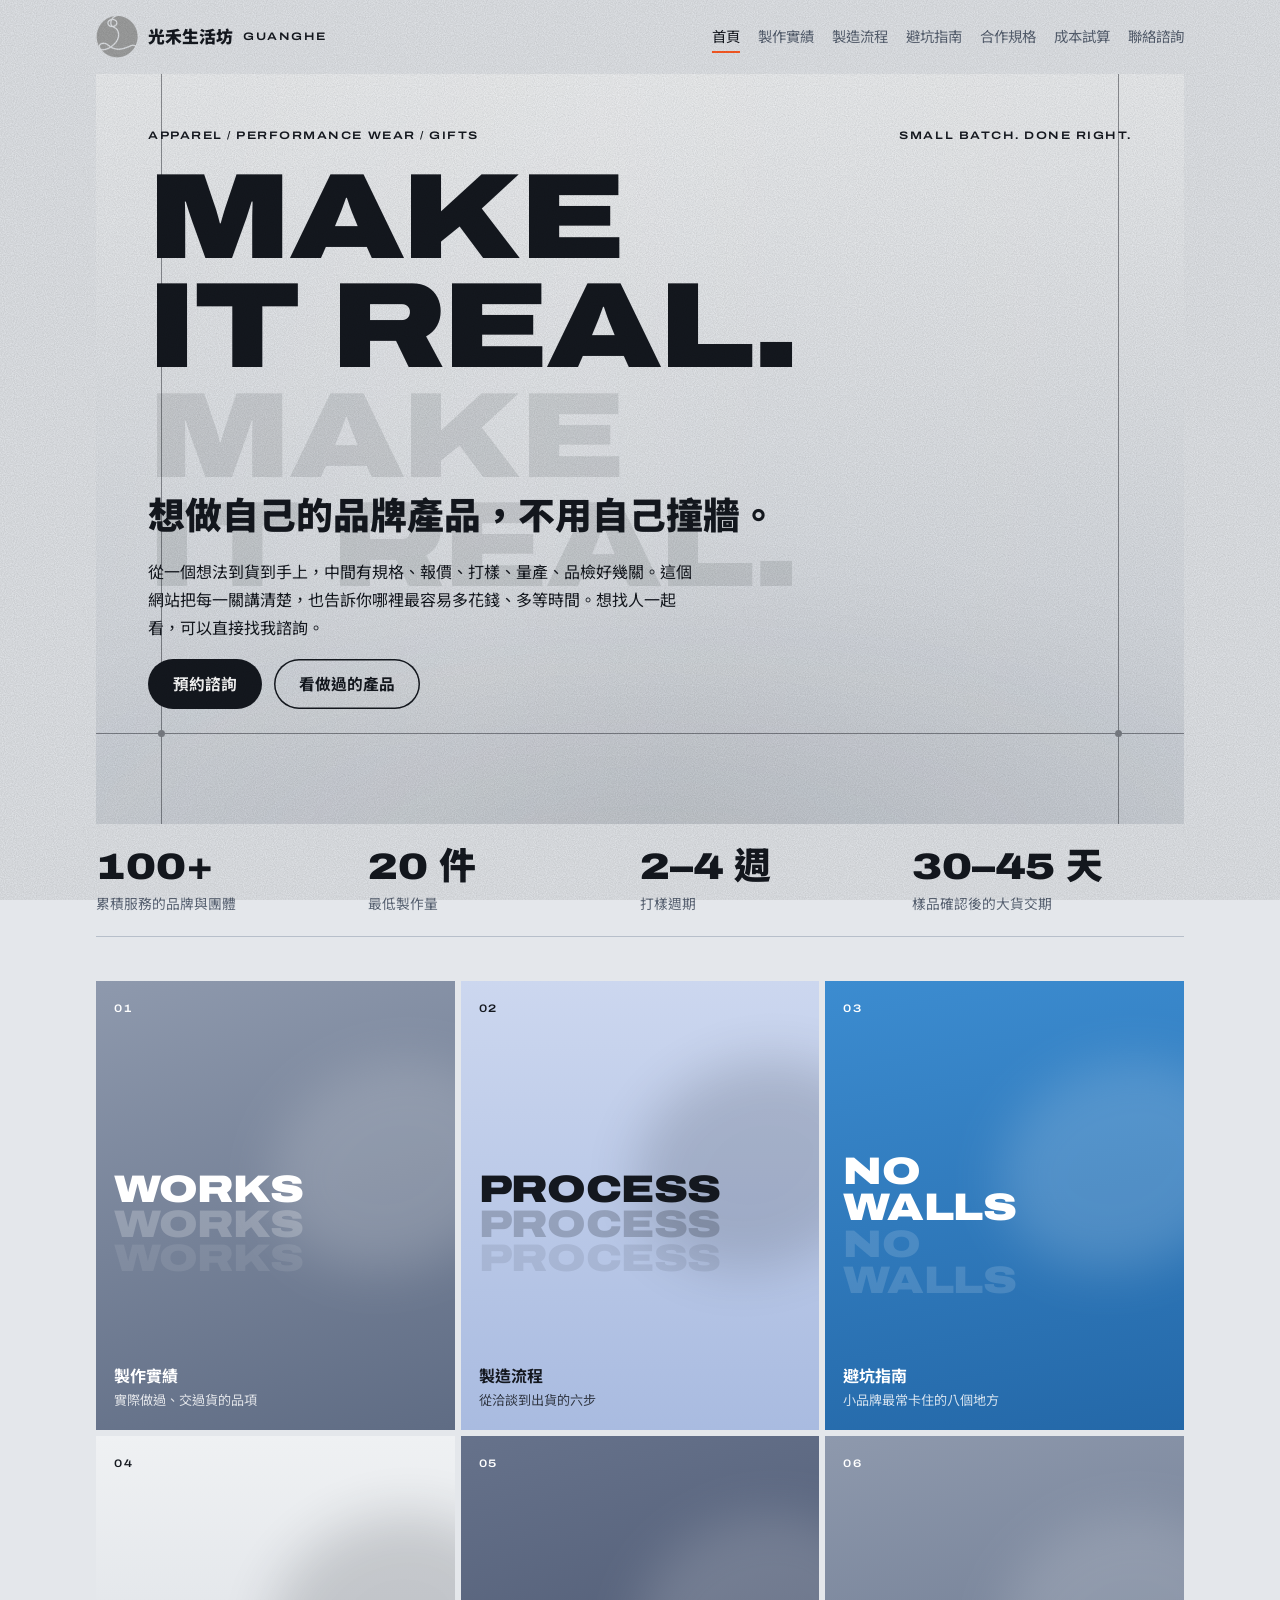
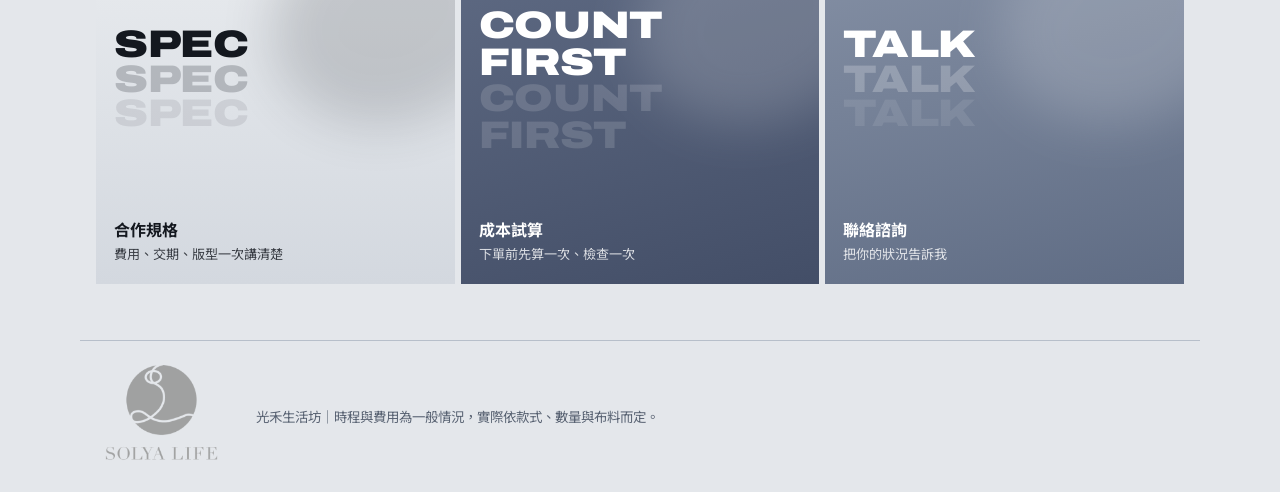
==== index.html @ 7ce95eb0 "Add Guanghe brand manufacturing guide site Co-Authored-By: Claude Fable 5.2 <noreply@anthropic.com>" ====
<!doctype html>
<html lang="zh-Hant">
<head>
<meta charset="utf-8">
<meta name="viewport" content="width=device-width,initial-scale=1,viewport-fit=cover">
<meta name="description" content="光禾生活坊：成衣、機能服飾、禮贈品製作。給小品牌的製造流程、避坑指南與成本試算，最低 20 件起做，歡迎預約諮詢。">
<meta property="og:title" content="小品牌製造指南｜光禾生活坊">
<meta property="og:description" content="光禾生活坊：成衣、機能服飾、禮贈品製作。給小品牌的製造流程、避坑指南與成本試算，最低 20 件起做，歡迎預約諮詢。">
<meta property="og:type" content="website">
<style>body{margin:0}img{max-width:100%}[hidden]{display:none!important}</style>
<title>小品牌製造指南｜光禾生活坊</title>
<link rel="stylesheet" href="https://fonts.googleapis.com/css2?family=Archivo:wdth,wght@125,600;125,900&family=Noto+Sans+TC:wght@400;500;700;900&display=swap">
<style>
/* Layout: a sports-editorial poster series — one poster per page, wide caps with ghost echoes, film grain, hairline registration marks. Single light look by choice. */
:root{
  color-scheme:light;
  --bg:#E4E7EB; --paper:#F3F5F7; --ink:#14181F; --muted:#586272; --line:#B7BFCA;
  --steel:#6B788F; --slate:#46516A; --blue:#2B7BC0; --ice:#BCCBE8; --hot:#FF5B24; --white:#FFFFFF;
  --display:"Archivo","Noto Sans TC","PingFang TC","Microsoft JhengHei",sans-serif;
  --body:"Noto Sans TC","PingFang TC","Microsoft JhengHei",sans-serif;
}
*{box-sizing:border-box}
body{background:var(--bg);color:var(--ink);font-family:var(--body);font-size:16px;line-height:1.75}
body::after{content:"";position:fixed;inset:0;pointer-events:none;z-index:50;opacity:.16;mix-blend-mode:multiply;
  background-image:url("data:image/svg+xml,%3Csvg xmlns='http://www.w3.org/2000/svg' width='220' height='220'%3E%3Cfilter id='n'%3E%3CfeTurbulence type='fractalNoise' baseFrequency='.9' numOctaves='2' stitchTiles='stitch'/%3E%3CfeColorMatrix values='0 0 0 0 0 0 0 0 0 0 0 0 0 0 0 0 0 0 .9 0'/%3E%3C/filter%3E%3Crect width='220' height='220' filter='url(%23n)'/%3E%3C/svg%3E")}
.wrap{max-width:1120px;margin:0 auto;padding-left:max(16px,env(safe-area-inset-left,0px));padding-right:max(16px,env(safe-area-inset-right,0px))}
h1,h2,h3,p{margin:0}
h1,h2,h3{font-family:var(--body);line-height:1.35;text-wrap:balance}
h1{font-size:clamp(1.5rem,4vw,2.3rem);font-weight:900}
h2{font-size:clamp(1.25rem,3vw,1.6rem);font-weight:900}
h3{font-size:1.05rem;font-weight:700}
a{color:inherit}
:focus-visible{outline:2px solid var(--hot);outline-offset:3px}
.caps{font-family:var(--display);font-stretch:125%;font-weight:600;font-size:.68rem;letter-spacing:.14em;text-transform:uppercase}
.mega{font-family:var(--display);font-stretch:125%;font-weight:900;text-transform:uppercase;line-height:.9;letter-spacing:-.02em;font-size:clamp(2.6rem,11.5vw,7.6rem);
  text-shadow:0 .86em 0 color-mix(in srgb,currentColor 20%,transparent),0 1.72em 0 color-mix(in srgb,currentColor 8%,transparent)}
.mega.two,.tile .en.two{text-shadow:0 1.8em 0 color-mix(in srgb,currentColor 11%,transparent)}
.lead{max-width:34em;color:var(--muted)}

header.top .wrap{display:flex;flex-wrap:wrap;gap:10px 28px;align-items:center;justify-content:space-between;padding-block:16px}
.brand{font-weight:900;font-size:1.05rem;text-decoration:none;display:flex;align-items:center;gap:10px}
.logo{width:42px;height:42px;object-fit:contain;display:block}
.lockup{width:132px;height:auto;display:block}
nav{display:flex;flex-wrap:wrap;gap:4px 18px}
nav a{text-decoration:none;font-size:.9rem;color:var(--muted);padding:2px 0;border-bottom:2px solid transparent}
nav a:hover{color:var(--ink)}
nav a[aria-current="page"]{color:var(--ink);border-bottom-color:var(--hot)}

.btn{display:inline-block;background:var(--ink);color:var(--white);font:700 .98rem var(--body);padding:.85em 1.6em;border:0;border-radius:999px;text-decoration:none;cursor:pointer}
.btn:hover{background:var(--hot);color:var(--ink)}
.btn.line{background:transparent;color:inherit;box-shadow:inset 0 0 0 1.5px currentColor}
.btn.line:hover{background:var(--white);color:var(--ink);box-shadow:none}
.cta{display:flex;flex-wrap:wrap;gap:12px;align-items:center}

/* posters */
.poster{position:relative;overflow:hidden;padding:clamp(22px,4.5vw,52px);display:grid;gap:18px;align-content:end;isolation:isolate}
.poster>*{position:relative;z-index:2;min-width:0}
.poster .top-row{display:flex;justify-content:space-between;gap:16px;flex-wrap:wrap}
.p-mist{background:linear-gradient(180deg,#EFF1F3,#D3D8DF);color:var(--ink)}
.p-steel{background:linear-gradient(165deg,#8E99AD,#5F6C84);color:var(--white)}
.p-blue{background:linear-gradient(170deg,#3C8CD0,#2468A8);color:var(--white)}
.p-ice{background:linear-gradient(180deg,#CCD7EF,#A9BBE0);color:var(--ink)}
.p-slate{background:linear-gradient(165deg,#66728B,#434E67);color:var(--white)}
.poster .lead{color:inherit;opacity:.82}
.hero{min-height:min(78vh,640px);padding-bottom:clamp(60px,9vw,120px)}
.sub{padding-bottom:clamp(54px,8vw,110px)}
.sub .mega{font-size:clamp(2.4rem,10vw,6.4rem)}

/* registration lines */
.reg{position:absolute;inset:0;z-index:1;pointer-events:none;color:inherit;opacity:.45}
.reg b{position:absolute;background:currentColor}
.reg b:nth-child(1){left:6%;top:0;bottom:0;width:1px}
.reg b:nth-child(2){right:6%;top:0;bottom:0;width:1px}
.reg b:nth-child(3){left:0;right:0;bottom:12%;height:1px}
.reg s{position:absolute;width:7px;height:7px;border-radius:50%;background:currentColor;bottom:calc(12% - 3px)}
.reg s:nth-of-type(1){left:calc(6% - 3px)}.reg s:nth-of-type(2){right:calc(6% - 3px)}

.stats{display:grid;grid-template-columns:repeat(4,minmax(0,1fr));border-bottom:1px solid var(--line)}
.stat{padding:22px 18px 20px 0;min-width:0}
.stat b{display:block;font-family:var(--display);font-stretch:125%;font-weight:900;font-size:clamp(1.5rem,3.4vw,2.3rem);line-height:1.15;font-variant-numeric:tabular-nums}
.stat span{color:var(--muted);font-size:.86rem}

.tiles{display:grid;grid-template-columns:repeat(3,minmax(0,1fr));gap:6px}
.tile{position:relative;overflow:hidden;aspect-ratio:4/5;max-width:100%;padding:18px;display:grid;align-content:space-between;text-decoration:none;min-width:0}
.tile .en{font-family:var(--display);font-stretch:125%;font-weight:900;font-size:clamp(1.3rem,3.6vw,2.4rem);line-height:.95;text-transform:uppercase;letter-spacing:-.01em;overflow-wrap:anywhere;
  text-shadow:0 .9em 0 color-mix(in srgb,currentColor 22%,transparent),0 1.8em 0 color-mix(in srgb,currentColor 9%,transparent)}
.tile .en.two{text-shadow:0 1.9em 0 color-mix(in srgb,currentColor 14%,transparent)}
.tile .zh{font-weight:700;display:block}
.tile small{display:block;opacity:.8;font-size:.82rem}
.tile::after{content:"";position:absolute;right:-18%;top:18%;width:70%;height:46%;border-radius:50%;background:currentColor;opacity:.16;filter:blur(26px);transform:rotate(-20deg);transition:transform .5s ease}
.tile:hover::after{transform:rotate(-20deg) translateX(-28px)}

.body{display:grid;gap:36px;padding-block:44px 56px}
.grid2{display:grid;grid-template-columns:repeat(2,minmax(0,1fr));gap:6px}
.card{background:var(--paper);padding:24px 22px;display:grid;gap:12px;align-content:start;min-width:0}
.card .caps{color:var(--steel)}
.card p{color:var(--muted);font-size:.94rem}
.chips{display:flex;flex-wrap:wrap;gap:6px;list-style:none;margin:0;padding:0}
.chips li{font-size:.86rem;padding:.2em .85em;border:1px solid var(--line);border-radius:999px;background:var(--white)}
.who li{background:transparent;border-color:var(--ink)}

.steps{list-style:none;margin:0;padding:0;border-top:2px solid var(--ink)}
.steps li{display:grid;grid-template-columns:4.2em minmax(0,1fr) 8.5em;gap:8px 20px;padding:20px 0;border-bottom:1px solid var(--line);align-items:start}
.steps .no{font-family:var(--display);font-stretch:125%;font-weight:900;font-size:1.7rem;line-height:1.1;color:var(--steel)}
.steps p{color:var(--muted);margin-top:4px}
.steps .time{text-align:right;padding-top:.3em;color:var(--ink)}

.wall .caps{color:var(--blue)}
.wall .fix b{color:var(--ink)}

.tablebox{overflow-x:auto;background:var(--paper)}
table{border-collapse:collapse;width:100%;min-width:520px}
th,td{text-align:left;padding:14px 18px;border-bottom:1px solid var(--line);vertical-align:top}
tr:last-child th,tr:last-child td{border-bottom:0}
th{font-weight:700;white-space:nowrap;width:9em}

.fields{display:grid;grid-template-columns:repeat(2,minmax(0,1fr));gap:12px}
.field{display:grid;gap:4px;min-width:0}
.field.full{grid-column:1/-1}
.field label{font-size:.85rem;color:var(--muted)}
input,select,textarea{font:inherit;color:var(--ink);background:var(--white);border:1px solid var(--line);border-radius:0;padding:.55em .7em;width:100%;min-width:0}
textarea{min-height:5.5em;resize:vertical}
.result{border-top:2px solid var(--ink);padding-top:14px;display:grid;gap:6px}
.result .row{display:flex;justify-content:space-between;gap:12px;font-variant-numeric:tabular-nums}
.result .big{font-family:var(--display);font-stretch:125%;font-weight:900;font-size:1.5rem}
.note{font-size:.85rem;color:var(--muted)}
.checks{list-style:none;margin:0;padding:0;display:grid}
.checks label{display:grid;grid-template-columns:1.4em minmax(0,1fr);gap:10px;padding:8px 0;border-bottom:1px solid var(--line);cursor:pointer}
.checks input{width:1.15em;height:1.15em;margin-top:.35em;accent-color:var(--ink);padding:0}

.services{display:grid;grid-template-columns:repeat(3,minmax(0,1fr));gap:6px}
.card ul.plain{margin:0;padding-left:1.2em;color:var(--muted);font-size:.94rem}
.tag{font-size:.72rem;font-weight:700;background:var(--hot);color:var(--ink);padding:.15em .6em;margin-left:.6em;border-radius:999px;vertical-align:middle}
details{border-bottom:1px solid var(--line);padding:14px 0}
details:first-of-type{border-top:2px solid var(--ink)}
summary{font-weight:700;cursor:pointer}
details p{color:var(--muted);margin-top:8px;max-width:42em}
.out{font-family:var(--body);white-space:pre-wrap;background:var(--white);border:1px solid var(--line);padding:14px;margin:0;font-size:.95rem;overflow-wrap:anywhere}
.ways{list-style:none;margin:0;padding:0;display:grid}
.ways li{display:grid;grid-template-columns:5em minmax(0,1fr);gap:12px;padding:10px 0;border-bottom:1px solid var(--line)}
.ways li span:first-child{padding-top:.5em;color:var(--steel)}
.ways li span:last-child{user-select:all;overflow-wrap:anywhere;font-weight:700}
.next{display:flex;justify-content:space-between;align-items:center;gap:16px;flex-wrap:wrap;border-top:2px solid var(--ink);padding-top:18px;text-decoration:none}
.next strong{font-size:1.3rem;font-weight:900}
.next:hover strong{color:var(--blue)}
footer .wrap{display:flex;flex-wrap:wrap;align-items:center;gap:16px 28px;padding-block:24px;font-size:.84rem;color:var(--muted);border-top:1px solid var(--line)}

/* flow: a light band drifting across each poster, and content streaming in on page change */
.poster::before{content:"";position:absolute;z-index:1;inset:-30% -60%;pointer-events:none;
  background:linear-gradient(104deg,transparent 30%,color-mix(in srgb,var(--white) 16%,transparent) 46%,color-mix(in srgb,var(--white) 5%,transparent) 54%,transparent 70%);
  animation:flow 16s ease-in-out infinite alternate}
.poster::after{content:"";position:absolute;z-index:1;left:-20%;right:-20%;bottom:-45%;height:80%;pointer-events:none;border-radius:50%;
  background:radial-gradient(closest-side,color-mix(in srgb,currentColor 10%,transparent),transparent);filter:blur(36px);
  animation:tide 18s ease-in-out infinite alternate}
@keyframes flow{from{transform:translateX(-14%)}to{transform:translateX(14%)}}
@keyframes tide{from{transform:translate(-12%,0) scaleX(1)}to{transform:translate(12%,-10%) scaleX(1.15)}}
@keyframes sweep{from{transform:translateX(-2%);filter:blur(8px);opacity:0}to{transform:none;filter:blur(0);opacity:1}}
@keyframes rise{from{transform:translateY(10px);opacity:0}to{transform:none;filter:blur(0);opacity:1}}
@keyframes wipe{from{opacity:0}to{opacity:1}}
.view.enter .poster{animation:wipe 1s ease-out both}
.view.enter .mega{animation:sweep 1.4s ease-out .1s both}
.view.enter .poster .top-row,.view.enter .poster h1,.view.enter .poster .lead,.view.enter .poster .cta{animation:rise 1.1s ease-out both}
.view.enter .poster .top-row{animation-delay:.15s}.view.enter .poster h1{animation-delay:.35s}.view.enter .poster .lead{animation-delay:.45s}.view.enter .poster .cta{animation-delay:.55s}
.view.enter .stat,.view.enter .tile,.view.enter .card,.view.enter .steps li,.view.enter .tablebox tr,.view.enter .body>h2,.view.enter .body>div:not(.grid2):not(.tiles):not(.services):not(.tablebox),.view.enter details,.view.enter .next{animation:rise 1.1s ease-out both;animation-delay:calc(.5s + var(--i,0)*90ms)}
.card,.tile{transition:transform .6s ease,box-shadow .6s ease}
.card:hover{transform:translateY(-2px);box-shadow:0 14px 30px -18px color-mix(in srgb,var(--ink) 45%,transparent)}
.tile:hover{transform:translateY(-2px)}
@media (prefers-reduced-motion:reduce){.poster::before,.poster::after{animation:none}.view.enter *,.view.enter .poster{animation:none!important}.card,.tile{transition:none}}

@media (max-width:760px){
  .grid2,.services{grid-template-columns:minmax(0,1fr)}
  .tiles{grid-template-columns:repeat(2,minmax(0,1fr))}
  .stats{grid-template-columns:repeat(2,minmax(0,1fr))}
  .steps li{grid-template-columns:3em minmax(0,1fr)}
  .steps .time{grid-column:2;text-align:left;padding-top:0;color:var(--muted)}
  .hero{min-height:0}
}
</style>
</head>
<body>


<header class="top"><div class="wrap">
  <a class="brand" href="#home"><img class="logo" src="[data-uri]" alt="SOLYA LIFE" width="42" height="42">光禾生活坊 <span class="caps">Guanghe</span></a>
  <nav aria-label="網站頁面">
    <a href="#home">首頁</a><a href="#works">製作實績</a><a href="#process">製造流程</a><a href="#guide">避坑指南</a><a href="#spec">合作規格</a><a href="#tools">成本試算</a><a href="#contact">聯絡諮詢</a>
  </nav>
</div></header>

<main class="wrap">

<!-- HOME -->
<section class="view" data-view="home">
  <div class="poster p-mist hero">
    <div class="reg" aria-hidden="true"><b></b><b></b><b></b><s></s><s></s></div>
    <div class="top-row caps"><span>Apparel / Performance wear / Gifts</span><span>Small batch. Done right.</span></div>
    <div class="mega two">Make<br>it real.</div>
    <h1 style="margin-top:clamp(40px,7vw,90px)">想做自己的品牌產品，不用自己撞牆。</h1>
    <p class="lead">從一個想法到貨到手上，中間有規格、報價、打樣、量產、品檢好幾關。這個網站把每一關講清楚，也告訴你哪裡最容易多花錢、多等時間。想找人一起看，可以直接找我諮詢。</p>
    <div class="cta"><a class="btn" href="#contact">預約諮詢</a><a class="btn line" href="#works">看做過的產品</a></div>
  </div>
  <div class="stats">
    <div class="stat"><b>100+</b><span>累積服務的品牌與團體</span></div>
    <div class="stat"><b>20 件</b><span>最低製作量</span></div>
    <div class="stat"><b>2–4 週</b><span>打樣週期</span></div>
    <div class="stat"><b>30–45 天</b><span>樣品確認後的大貨交期</span></div>
  </div>
  <div class="body">
    <div class="tiles">
      <a class="tile p-steel" href="#works"><span class="caps">01</span><span class="en">Works</span><span><span class="zh">製作實績</span><small>實際做過、交過貨的品項</small></span></a>
      <a class="tile p-ice" href="#process"><span class="caps">02</span><span class="en">Process</span><span><span class="zh">製造流程</span><small>從洽談到出貨的六步</small></span></a>
      <a class="tile p-blue" href="#guide"><span class="caps">03</span><span class="en two">No<br>walls</span><span><span class="zh">避坑指南</span><small>小品牌最常卡住的八個地方</small></span></a>
      <a class="tile p-mist" href="#spec"><span class="caps">04</span><span class="en">Spec</span><span><span class="zh">合作規格</span><small>費用、交期、版型一次講清楚</small></span></a>
      <a class="tile p-slate" href="#tools"><span class="caps">05</span><span class="en two">Count<br>first</span><span><span class="zh">成本試算</span><small>下單前先算一次、檢查一次</small></span></a>
      <a class="tile p-steel" href="#contact"><span class="caps">06</span><span class="en">Talk</span><span><span class="zh">聯絡諮詢</span><small>把你的狀況告訴我</small></span></a>
    </div>
  </div>
</section>

<!-- WORKS -->
<section class="view" data-view="works" hidden>
  <div class="poster p-steel sub">
    <div class="top-row caps"><span>01 / Works</span><span>Made and delivered</span></div>
    <div class="mega">Works</div>
    <h1 style="margin-top:clamp(34px,6vw,76px)">這些都是實際做過、交過貨的品項</h1>
  </div>
  <div class="body">
    <div class="grid2">
      <div class="card"><span class="caps">A / Performance</span><h2>機能與運動服飾</h2>
        <ul class="chips"><li>運動背心</li><li>排汗短袖、長袖</li><li>橄欖球衣</li><li>啦啦隊服</li><li>防水透氣外套</li><li>Bra top、Leggings</li></ul>
        <p>彈性布料的包覆度、彈性回復和車縫工序都有取捨，也做過指定 Pantone 色號的布料染色。</p></div>
      <div class="card"><span class="caps">B / Uniform</span><h2>企業與店家制服</h2>
        <ul class="chips"><li>POLO 衫</li><li>制服襯衫</li><li>工裝襯衫</li><li>西裝褲、工作褲</li><li>圍裙</li><li>夾克、禦寒外套</li><li>志工背心</li></ul>
        <p>加口袋、筆袋、多處刺繡這類改動，會先確認位置和費用再開工。</p></div>
      <div class="card"><span class="caps">C / Team</span><h2>團體服與活動服</h2>
        <ul class="chips"><li>短袖 T 恤</li><li>大學 T</li><li>帽子</li><li>頭巾</li><li>昇華披肩布條</li></ul>
        <p>男女版分開、多色混做、追加補單都處理過，小量也能做。</p></div>
      <div class="card"><span class="caps">D / Gift &amp; trim</span><h2>禮贈品與品牌輔料</h2>
        <ul class="chips"><li>帆布提袋</li><li>針織提袋</li><li>書包</li><li>野餐墊</li><li>吊牌</li><li>洗水標</li><li>包裝袋</li></ul>
        <p>品牌要用的吊牌、洗標、包裝可以一起做，不用另外找廠。</p></div>
    </div>
    <div style="display:grid;gap:12px"><h2>印製與加工</h2>
      <ul class="chips"><li>網版印刷</li><li>熱轉印</li><li>膠印</li><li>電腦刺繡</li><li>昇華</li><li>特調色染布</li><li>織標與吊牌</li></ul></div>
    <div style="display:grid;gap:12px"><h2>合作過的客戶類型</h2>
      <ul class="chips who"><li>服飾品牌</li><li>健身房與訓練中心</li><li>籃球、羽球、跑步等運動團隊</li><li>餐飲店與餐飲集團</li><li>營造、工程與設計公司</li><li>科技與生技企業</li><li>學校與幼兒園</li><li>公益團體與活動單位</li></ul></div>
    <a class="next" href="#process"><span class="caps">Next / 02</span><strong>製造流程 →</strong></a>
  </div>
</section>

<!-- PROCESS -->
<section class="view" data-view="process" hidden>
  <div class="poster p-ice sub">
    <div class="top-row caps"><span>02 / Process</span><span>8–12 weeks</span></div>
    <div class="mega two">Step<br>by step</div>
    <h1 style="margin-top:clamp(34px,6vw,76px)">從第一次洽談到出貨，約 8–12 週</h1>
    <p class="lead">實際時間會依款式複雜度、布料供應和修改次數調整。每一步都要有產出，才往下一步走。</p>
  </div>
  <div class="body">
    <ol class="steps">
      <li><span class="no">01</span><div><h3>需求洽談</h3><p>帶參考圖或樣衣來，一起確認款式、數量和預算。</p></div><span class="time">當週</span></li>
      <li><span class="no">02</span><div><h3>打樣報價</h3><p>依布料、車縫結構和加工方式逐款試算，確認打樣費與規格後才動工。</p></div><span class="time">3 個工作天</span></li>
      <li><span class="no">03</span><div><h3>開版打樣</h3><p>打版、裁剪、車縫出第一件樣品。</p></div><span class="time">2–4 週</span></li>
      <li><span class="no">04</span><div><h3>樣品確認</h3><p>試穿、提修改。每款含一次修改，確認後定版，大貨照這件做。</p></div><span class="time">依修改而定</span></li>
      <li><span class="no">05</span><div><h3>下單生產</h3><p>付訂金、備布、排產。規格有任何變更都以文字確認後才做。</p></div><span class="time">30–45 天</span></li>
      <li><span class="no">06</span><div><h3>品檢出貨</h3><p>進布檢驗、首件對樣、產中抽檢，出貨前逐件檢查再包裝。</p></div><span class="time">3–5 天</span></li>
    </ol>
    <a class="next" href="#guide"><span class="caps">Next / 03</span><strong>避坑指南 →</strong></a>
  </div>
</section>

<!-- GUIDE -->
<section class="view" data-view="guide" hidden>
  <div class="poster p-blue sub">
    <div class="top-row caps"><span>03 / Guide</span><span>8 walls to avoid</span></div>
    <div class="mega two">No<br>walls</div>
    <h1 style="margin-top:clamp(34px,6vw,76px)">小品牌最常卡住的八個地方</h1>
  </div>
  <div class="body">
    <div class="grid2">
      <div class="card wall"><span class="caps">最低訂購量</span><h3>以為是算款式，其實是算顏色</h3><p class="fix"><b>染布要一個顏色開一缸。</b>客製布料的門檻卡在顏色，同色可以混尺寸。顏色越少、數量越集中，單價越好談。</p></div>
      <div class="card wall"><span class="caps">報價</span><h3>只比單價，結果總價多一大截</h3><p class="fix"><b>要對方把費用拆開報。</b>版費、打樣費、印繡開版、輔料、運費都要列出來，再換算成每件實際成本。</p></div>
      <div class="card wall"><span class="caps">打樣</span><h3>改了三次，才知道每次都要錢</h3><p class="fix"><b>打樣前先問清楚含幾次修改。</b>修改意見一次整理完，用照片和文字標清楚，不要想到一點改一點。</p></div>
      <div class="card wall"><span class="caps">品質</span><h3>大貨和樣品長得不一樣</h3><p class="fix"><b>留一件確認樣當標準。</b>大貨開做前先看首件，尺寸誤差和瑕疵怎麼處理也要事先講好。</p></div>
      <div class="card wall"><span class="caps">版型</span><h3>想換工廠，才發現版型帶不走</h3><p class="fix"><b>打樣費通常只含生產使用權。</b>代工慣例是版型歸工廠，想要檔案就要談買斷，這件事下單前就該問。</p></div>
      <div class="card wall"><span class="caps">交期</span><h3>說好月底，結果晚了三週</h3><p class="fix"><b>上市日往回推，再多留緩衝。</b>避開旺季和長假前後，預購和活動日期不要壓在工廠給的最後一天。</p></div>
      <div class="card wall"><span class="caps">標示</span><h3>貨做好了才發現少了洗標</h3><p class="fix"><b>服飾要有成分、洗滌方式、產地等標示。</b>洗標、吊牌、包裝要和大貨一起排，最後才補會拖到出貨。</p></div>
      <div class="card wall"><span class="caps">規劃</span><h3>第一批就做了六款八色</h3><p class="fix"><b>款式和顏色越多，每款數量越少、單價越高。</b>先用一到兩款測市場，賣得動再擴充，留錢做行銷。</p></div>
    </div>
    <a class="next" href="#spec"><span class="caps">Next / 04</span><strong>合作規格 →</strong></a>
  </div>
</section>

<!-- SPEC -->
<section class="view" data-view="spec" hidden>
  <div class="poster p-mist sub">
    <div class="top-row caps"><span>04 / Spec</span><span>Clear terms first</span></div>
    <div class="mega">Spec</div>
    <h1 style="margin-top:clamp(34px,6vw,76px)">條件先講清楚，合作才走得久</h1>
  </div>
  <div class="body">
    <div class="tablebox"><table>
      <tr><th>最低製作量</th><td>20 件起做。客製開版、指定染色的款式，每色約 50–80 件，同色可混尺寸。</td></tr>
      <tr><th>打樣費用</th><td>單純打樣每款 NT$1,500–2,500；確定下大貨者不另收。</td></tr>
      <tr><th>打樣週期</th><td>約 2–4 週，每款含 1 次修改。</td></tr>
      <tr><th>報價方式</th><td>依款式個別報價，提供參考圖或樣衣後 3 個工作天內回覆。</td></tr>
      <tr><th>大貨交期</th><td>樣品確認後約 30–45 天。</td></tr>
      <tr><th>付款條件</th><td>下單付 50% 訂金，出貨前結清尾款。</td></tr>
      <tr><th>版型</th><td>客製款版型歸廠方，打樣費含生產使用權；可另外報價買斷。</td></tr>
      <tr><th>保密協議</th><td>歡迎簽署，建議採雙向版本。</td></tr>
    </table></div>
    <p class="note">任何額外費用和規格變更，都會先確認再動工。</p>
    <h2>以諮詢為主，先幫你把方向弄清楚</h2>
    <div class="services">
      <div class="card"><h3>製造諮詢<span class="tag">主要服務</span></h3><p>適合還在想、還沒找廠，或做到一半卡住的人。</p><ul class="plain"><li>釐清款式、布料與首批數量</li><li>估算成本與合理售價</li><li>列出你這個品項要注意的事</li></ul></div>
      <div class="card"><h3>規格整理與報價</h3><p>諮詢後想繼續往下走，可以再談。</p><ul class="plain"><li>整理成工廠看得懂的規格</li><li>逐款試算報價</li><li>打樣階段的修改溝通</li></ul></div>
      <div class="card"><h3>實際製作</h3><p>確定要做，最低 20 件就能開始。</p><ul class="plain"><li>開版打樣到大貨生產</li><li>印刷、刺繡與輔料</li><li>品檢、包裝與出貨</li></ul></div>
    </div>
    <h2>大家最常先問的四件事</h2>
    <div>
      <details><summary>數量很少，也可以做嗎？</summary><p>可以，最低 20 件就能做。如果是客製開版、指定染色的款式，門檻會以顏色計算，每色約 50–80 件。諮詢時會一起看怎麼調整最划算。</p></details>
      <details><summary>我只有想法，沒有設計稿，可以開始嗎？</summary><p>可以。帶 1–2 款參考圖或樣衣來就好，第一步就是把想法整理成規格。</p></details>
      <details><summary>從開始到拿到貨，大概要多久？</summary><p>從洽談到出貨約 8–12 週，打樣來回的次數影響最大。有固定上市日的話，越早開始越安全。</p></details>
      <details><summary>要準備多少預算？</summary><p>要看款式和數量。除了貨款，還要算進打樣、印繡開版、吊牌包材和運費。成本試算頁可以先抓範圍，諮詢時再一起細算。</p></details>
    </div>
    <a class="next" href="#tools"><span class="caps">Next / 05</span><strong>成本試算 →</strong></a>
  </div>
</section>

<!-- TOOLS -->
<section class="view" data-view="tools" hidden>
  <div class="poster p-slate sub">
    <div class="top-row caps"><span>05 / Tools</span><span>Know your numbers</span></div>
    <div class="mega two">Count<br>first</div>
    <h1 style="margin-top:clamp(34px,6vw,76px)">下單之前，先算一次、檢查一次</h1>
  </div>
  <div class="body">
    <div class="grid2">
      <div class="card" style="gap:16px">
        <h2>每件實際成本試算</h2>
        <p class="note">欄位裡是範例數字，請換成你拿到的報價。</p>
        <div class="fields">
          <div class="field"><label for="c-unit">報價單價（元）</label><input id="c-unit" type="number" min="0" value="280" inputmode="decimal"></div>
          <div class="field"><label for="c-qty">首批數量（件）</label><input id="c-qty" type="number" min="1" value="100" inputmode="numeric"></div>
          <div class="field"><label for="c-tool">印繡開版費（元）</label><input id="c-tool" type="number" min="0" value="2000" inputmode="decimal"></div>
          <div class="field"><label for="c-sample">打樣費合計（元）</label><input id="c-sample" type="number" min="0" value="2000" inputmode="decimal"></div>
          <div class="field"><label for="c-pack">每件吊牌與包材（元）</label><input id="c-pack" type="number" min="0" value="15" inputmode="decimal"></div>
          <div class="field"><label for="c-ship">運費與雜支（元）</label><input id="c-ship" type="number" min="0" value="800" inputmode="decimal"></div>
          <div class="field full"><label for="c-mult">售價倍率（售價 ÷ 成本）</label><input id="c-mult" type="number" min="1" step="0.1" value="3" inputmode="decimal"></div>
        </div>
        <div class="result" aria-live="polite">
          <div class="row"><span>首批總投入</span><span id="r-total"></span></div>
          <div class="row"><span>每件實際成本</span><span class="big" id="r-per"></span></div>
          <div class="row"><span>比報價單價高出</span><span id="r-gap"></span></div>
          <div class="row"><span>對應的建議售價</span><span id="r-price"></span></div>
        </div>
        <p class="note">倍率沒有標準答案，要看通路抽成和行銷費用。這是用來抓方向的估算。</p>
      </div>
      <div class="card" style="gap:16px">
        <h2>下單前自我檢查</h2>
        <ul class="checks" id="checks">
          <li><label><input type="checkbox" id="k1"><span>我能用一句話說出產品賣給誰、解決什麼問題</span></label></li>
          <li><label><input type="checkbox" id="k2"><span>我有參考圖或樣衣可以給工廠看</span></label></li>
          <li><label><input type="checkbox" id="k3"><span>我知道目標售價和可接受的成本上限</span></label></li>
          <li><label><input type="checkbox" id="k4"><span>首批數量就算賣得慢，資金也撐得住</span></label></li>
          <li><label><input type="checkbox" id="k5"><span>我預留了打樣修改的時間和費用</span></label></li>
          <li><label><input type="checkbox" id="k6"><span>我決定好顏色數量，知道每色要做幾件</span></label></li>
          <li><label><input type="checkbox" id="k7"><span>洗標、吊牌和包裝已經有安排</span></label></li>
          <li><label><input type="checkbox" id="k8"><span>我問過版型歸誰、修改怎麼算</span></label></li>
        </ul>
        <div class="result" aria-live="polite">
          <div class="row"><span>準備度</span><span class="big" id="k-score"></span></div>
          <p id="k-msg" class="note"></p>
        </div>
      </div>
    </div>
    <a class="next" href="#contact"><span class="caps">Next / 06</span><strong>聯絡諮詢 →</strong></a>
  </div>
</section>

<!-- CONTACT -->
<section class="view" data-view="contact" hidden>
  <div class="poster p-steel sub">
    <div class="top-row caps"><span>06 / Contact</span><span>Start here</span></div>
    <div class="mega two">Let's<br>talk</div>
    <h1 style="margin-top:clamp(34px,6vw,76px)">把你的狀況告訴我，我們從這裡開始</h1>
    <p class="lead">光禾生活坊專做成衣、機能服飾與禮贈品製作，把「小量也能做得精緻」當成核心，讓品牌用負擔得起的庫存風險測試市場。</p>
  </div>
  <div class="body">
    <div class="grid2">
      <div class="card" style="gap:16px">
        <h2>填一下，產生諮詢訊息</h2>
        <div class="fields">
          <div class="field"><label for="m-name">怎麼稱呼你</label><input id="m-name" type="text" autocomplete="off"></div>
          <div class="field"><label for="m-type">想做的產品</label><input id="m-type" type="text" placeholder="例如：機能上衣、團體服"></div>
          <div class="field"><label for="m-stage">目前階段</label>
            <select id="m-stage"><option>只有想法</option><option>有參考圖或樣衣</option><option>已經在詢價</option><option>已經打樣</option><option>量產中遇到問題</option></select></div>
          <div class="field"><label for="m-qty">預計首批數量</label><input id="m-qty" type="text" placeholder="例如：100 件、2 色"></div>
          <div class="field full"><label for="m-budget">預算範圍</label><input id="m-budget" type="text" placeholder="例如：5–8 萬"></div>
          <div class="field full"><label for="m-ask">最想問的事</label><textarea id="m-ask"></textarea></div>
        </div>
      </div>
      <div class="card" style="gap:16px">
        <h2>複製後傳給我</h2>
        <pre class="out" id="m-out"></pre>
        <div class="cta"><button class="btn" id="m-copy" type="button">複製訊息</button><span class="note" id="m-status" aria-live="polite"></span></div>
        <ul class="ways">
          <li><span class="caps">Line</span><span>a4895349</span></li>
          <li><span class="caps">Email</span><span>guanghe2026@gmail.com</span></li>
          <li><span class="caps">IG</span><span><a href="https://www.instagram.com/leo_yu881110/" target="_blank" rel="noopener">@leo_yu881110</a></span></li>
        </ul>
      </div>
    </div>
    <a class="next" href="#home"><span class="caps">Back</span><strong>回到首頁 →</strong></a>
  </div>
</section>

</main>

<footer><div class="wrap"><img class="lockup" src="[data-uri]" alt="SOLYA LIFE" width="132" height="103"><span>光禾生活坊｜時程與費用為一般情況，實際依款式、數量與布料而定。</span></div></footer>

<script>
(function(){
  var $=function(id){return document.getElementById(id)};
  var views=[].slice.call(document.querySelectorAll('.view'));
  var names=views.map(function(v){return v.getAttribute('data-view')});
  var links=[].slice.call(document.querySelectorAll('nav a'));
  function route(first){
    var h=location.hash.slice(1); if(names.indexOf(h)<0)h='home';
    views.forEach(function(v){v.hidden=v.getAttribute('data-view')!==h});
    views.forEach(function(v){
      v.classList.remove('enter');
      if(!v.hidden){
        [].slice.call(v.querySelectorAll('.stat,.tile,.card,.steps li,.tablebox tr,.body>h2,.body>div,details,.next')).forEach(function(el,i){el.style.setProperty('--i',Math.min(i,14))});
        void v.offsetWidth; v.classList.add('enter');
      }
    });
    links.forEach(function(a){if(a.getAttribute('href')==='#'+h)a.setAttribute('aria-current','page');else a.removeAttribute('aria-current')});
    if(!first)window.scrollTo(0,0);
  }
  window.addEventListener('hashchange',function(){route(false)});
  route(true);

  var fmt=function(n){return 'NT$ '+Math.round(n).toLocaleString('zh-TW')};
  var num=function(id){var v=parseFloat($(id).value);return isFinite(v)&&v>0?v:0};
  function calc(){
    var unit=num('c-unit'),qty=Math.max(1,num('c-qty')),tool=num('c-tool'),sample=num('c-sample'),pack=num('c-pack'),ship=num('c-ship'),mult=Math.max(1,num('c-mult'));
    var total=unit*qty+tool+sample+pack*qty+ship, per=total/qty;
    $('r-total').textContent=fmt(total);
    $('r-per').textContent=fmt(per);
    $('r-gap').textContent=unit>0?Math.round((per/unit-1)*100)+'%':'—';
    $('r-price').textContent=fmt(per*mult);
  }
  ['c-unit','c-qty','c-tool','c-sample','c-pack','c-ship','c-mult'].forEach(function(id){$(id).addEventListener('input',calc)});
  calc();
  var boxes=[].slice.call(document.querySelectorAll('#checks input'));
  function score(){
    var n=boxes.filter(function(b){return b.checked}).length;
    $('k-score').textContent=n+' / '+boxes.length;
    $('k-msg').textContent=n===boxes.length?'準備得很完整，可以進入報價或下單。':n>=5?'大方向有了，沒勾的那幾項建議下單前補齊。':'現在下單風險偏高，沒勾的項目正是最容易撞牆的地方，可以先來聊。';
    try{localStorage.setItem('checks2',JSON.stringify(boxes.map(function(b){return b.checked})))}catch(e){}
  }
  try{var s=JSON.parse(localStorage.getItem('checks2')||'[]');boxes.forEach(function(b,i){b.checked=!!s[i]})}catch(e){}
  boxes.forEach(function(b){b.addEventListener('change',score)});
  score();
  var mf=['m-name','m-type','m-stage','m-qty','m-budget','m-ask'];
  function msg(){
    var v=function(id){return $(id).value.trim()||'（未填）'};
    $('m-out').textContent='你好，我想諮詢品牌產品製造。\n稱呼：'+v('m-name')+'\n想做的產品：'+v('m-type')+'\n目前階段：'+v('m-stage')+'\n預計首批數量：'+v('m-qty')+'\n預算範圍：'+v('m-budget')+'\n最想問的事：'+v('m-ask');
    $('m-status').textContent='';
  }
  mf.forEach(function(id){$(id).addEventListener('input',msg)});
  msg();
  $('m-copy').addEventListener('click',function(){
    var text=$('m-out').textContent;
    var fallback=function(){var r=document.createRange();r.selectNodeContents($('m-out'));var sel=getSelection();sel.removeAllRanges();sel.addRange(r);$('m-status').textContent='已選取文字，請按複製。'};
    if(navigator.clipboard&&navigator.clipboard.writeText){navigator.clipboard.writeText(text).then(function(){$('m-status').textContent='已複製，貼到 LINE 或 Email 傳給我。'},fallback)}else{fallback()}
  });
})();
</script>

</body>
</html>
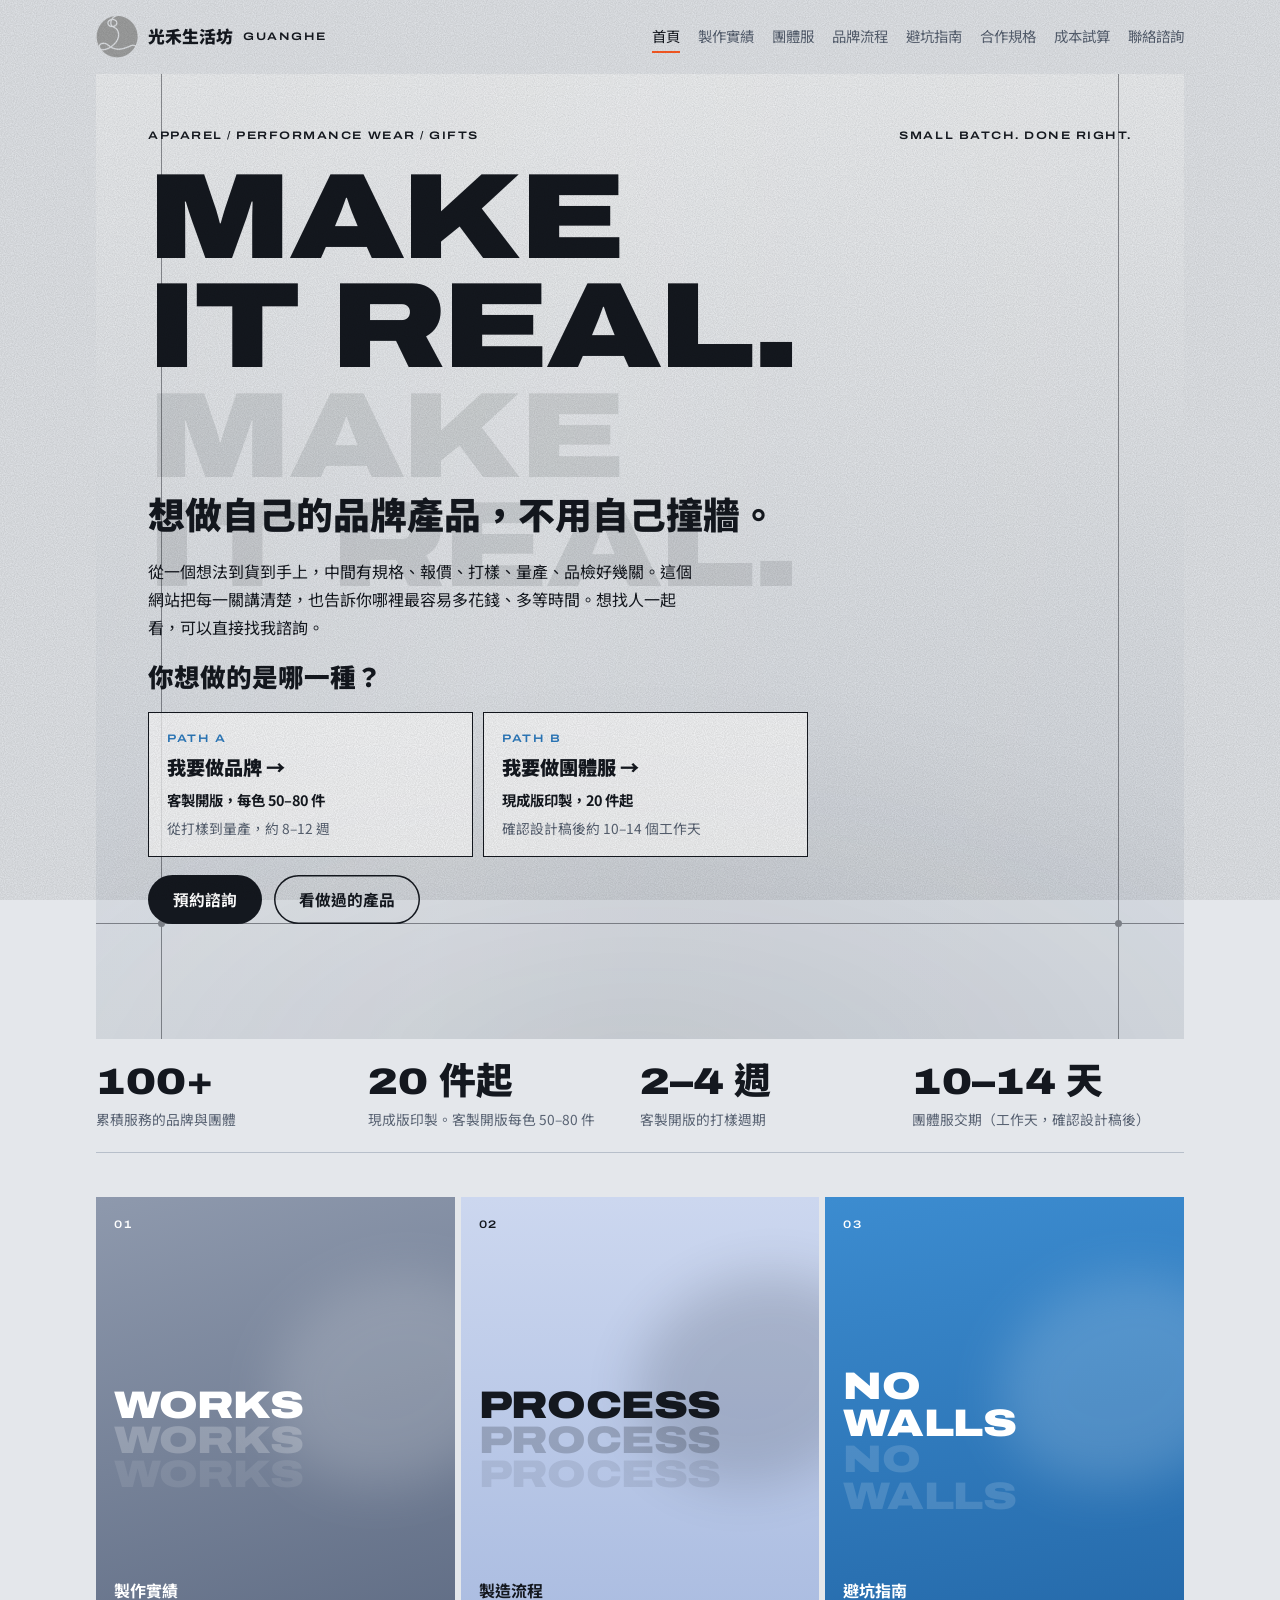
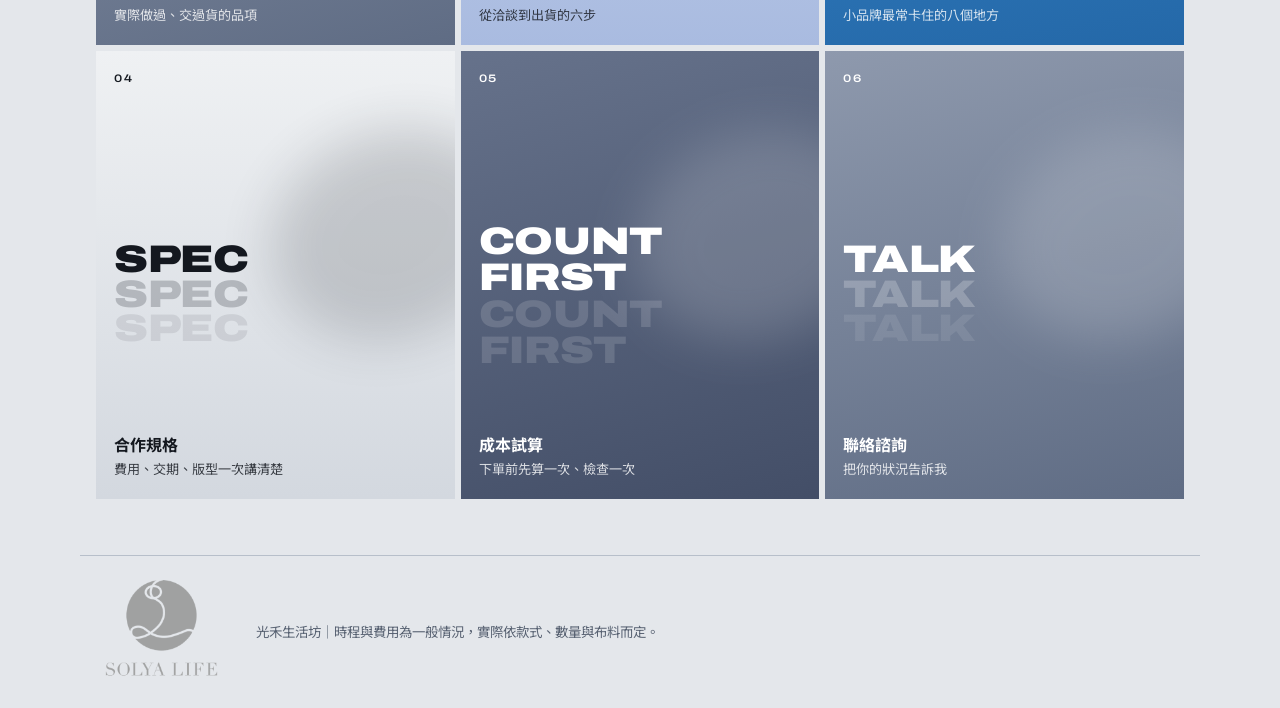
==== commit 550514f7: "Split brand and team-wear paths, clarify minimum quantities Co-Authored-By: Claude Fable 5.2 <norepl" ====
--- a/index.html
+++ b/index.html
@@ -3,9 +3,9 @@
 <head>
 <meta charset="utf-8">
 <meta name="viewport" content="width=device-width,initial-scale=1,viewport-fit=cover">
-<meta name="description" content="光禾生活坊：成衣、機能服飾、禮贈品製作。給小品牌的製造流程、避坑指南與成本試算，最低 20 件起做，歡迎預約諮詢。">
+<meta name="description" content="光禾生活坊：成衣、機能服飾、禮贈品製作。團體服現成版印製 20 件起，品牌客製開版每色 50–80 件，歡迎預約諮詢。">
 <meta property="og:title" content="小品牌製造指南｜光禾生活坊">
-<meta property="og:description" content="光禾生活坊：成衣、機能服飾、禮贈品製作。給小品牌的製造流程、避坑指南與成本試算，最低 20 件起做，歡迎預約諮詢。">
+<meta property="og:description" content="光禾生活坊：成衣、機能服飾、禮贈品製作。團體服現成版印製 20 件起，品牌客製開版每色 50–80 件，歡迎預約諮詢。">
 <meta property="og:type" content="website">
 <style>body{margin:0}img{max-width:100%}[hidden]{display:none!important}</style>
 <title>小品牌製造指南｜光禾生活坊</title>
@@ -145,6 +145,12 @@
 .next:hover strong{color:var(--blue)}
 footer .wrap{display:flex;flex-wrap:wrap;align-items:center;gap:16px 28px;padding-block:24px;font-size:.84rem;color:var(--muted);border-top:1px solid var(--line)}
 
+/* sample gallery */
+.chips li.has-btn{padding:0;border:0;background:none}
+.chip-btn{font:inherit;font-size:.86rem;color:var(--ink);background:var(--white);border:1px solid var(--line);border-radius:999px;padding:.2em .5em .2em .85em;cursor:pointer;display:inline-flex;align-items:center;gap:.6em;transition:border-color .3s ease,background .3s ease}
+.chip-btn:hover{border-color:var(--ink)}
+.chip-btn .see{font-size:.74rem;color:var(--blue);border-left:1px solid var(--line);padding-left:.6em;white-space:nowrap}
+
 /* flow: a light band drifting across each poster, and content streaming in on page change */
 .poster::before{content:"";position:absolute;z-index:1;inset:-30% -60%;pointer-events:none;
   background:linear-gradient(104deg,transparent 30%,color-mix(in srgb,var(--white) 16%,transparent) 46%,color-mix(in srgb,var(--white) 5%,transparent) 54%,transparent 70%);
@@ -167,7 +173,19 @@
 .tile:hover{transform:translateY(-2px)}
 @media (prefers-reduced-motion:reduce){.poster::before,.poster::after{animation:none}.view.enter *,.view.enter .poster{animation:none!important}.card,.tile{transition:none}}
 
+
+.paths{display:grid;grid-template-columns:repeat(2,minmax(0,1fr));gap:10px;max-width:660px}
+.path{display:grid;gap:3px;padding:16px 18px;background:color-mix(in srgb,var(--white) 74%,transparent);border:1.5px solid var(--ink);color:var(--ink);text-decoration:none;min-width:0;transition:background .4s ease,color .4s ease,transform .4s ease}
+.path strong{font-size:1.2rem;font-weight:900}
+.path em{font-style:normal;font-weight:700;font-size:.9rem}
+.path span:last-child{font-size:.86rem;color:var(--muted)}
+.path .caps{color:var(--blue)}
+.path:hover{background:var(--ink);color:var(--white);transform:translateY(-2px)}
+.path:hover span:last-child,.path:hover .caps{color:inherit}
+.stats.three{grid-template-columns:repeat(3,minmax(0,1fr))}
+.lead a,.note a{color:inherit;font-weight:700}
 @media (max-width:760px){
+  .paths,.stats.three{grid-template-columns:minmax(0,1fr)}
   .grid2,.services{grid-template-columns:minmax(0,1fr)}
   .tiles{grid-template-columns:repeat(2,minmax(0,1fr))}
   .stats{grid-template-columns:repeat(2,minmax(0,1fr))}
@@ -183,7 +201,7 @@
 <header class="top"><div class="wrap">
   <a class="brand" href="#home"><img class="logo" src="[data-uri]" alt="SOLYA LIFE" width="42" height="42">光禾生活坊 <span class="caps">Guanghe</span></a>
   <nav aria-label="網站頁面">
-    <a href="#home">首頁</a><a href="#works">製作實績</a><a href="#process">製造流程</a><a href="#guide">避坑指南</a><a href="#spec">合作規格</a><a href="#tools">成本試算</a><a href="#contact">聯絡諮詢</a>
+    <a href="#home">首頁</a><a href="#works">製作實績</a><a href="#team">團體服</a><a href="#process">品牌流程</a><a href="#guide">避坑指南</a><a href="#spec">合作規格</a><a href="#tools">成本試算</a><a href="#contact">聯絡諮詢</a>
   </nav>
 </div></header>
 
@@ -197,13 +215,18 @@
     <div class="mega two">Make<br>it real.</div>
     <h1 style="margin-top:clamp(40px,7vw,90px)">想做自己的品牌產品，不用自己撞牆。</h1>
     <p class="lead">從一個想法到貨到手上，中間有規格、報價、打樣、量產、品檢好幾關。這個網站把每一關講清楚，也告訴你哪裡最容易多花錢、多等時間。想找人一起看，可以直接找我諮詢。</p>
+    <h2>你想做的是哪一種？</h2>
+    <div class="paths">
+      <a class="path" href="#process"><span class="caps">Path A</span><strong>我要做品牌 →</strong><em>客製開版，每色 50–80 件</em><span>從打樣到量產，約 8–12 週</span></a>
+      <a class="path" href="#team"><span class="caps">Path B</span><strong>我要做團體服 →</strong><em>現成版印製，20 件起</em><span>確認設計稿後約 10–14 個工作天</span></a>
+    </div>
     <div class="cta"><a class="btn" href="#contact">預約諮詢</a><a class="btn line" href="#works">看做過的產品</a></div>
   </div>
   <div class="stats">
     <div class="stat"><b>100+</b><span>累積服務的品牌與團體</span></div>
-    <div class="stat"><b>20 件</b><span>最低製作量</span></div>
-    <div class="stat"><b>2–4 週</b><span>打樣週期</span></div>
-    <div class="stat"><b>30–45 天</b><span>樣品確認後的大貨交期</span></div>
+    <div class="stat"><b>20 件起</b><span>現成版印製。客製開版每色 50–80 件</span></div>
+    <div class="stat"><b>2–4 週</b><span>客製開版的打樣週期</span></div>
+    <div class="stat"><b>10–14 天</b><span>團體服交期（工作天，確認設計稿後）</span></div>
   </div>
   <div class="body">
     <div class="tiles">
@@ -223,6 +246,7 @@
     <div class="top-row caps"><span>01 / Works</span><span>Made and delivered</span></div>
     <div class="mega">Works</div>
     <h1 style="margin-top:clamp(34px,6vw,76px)">這些都是實際做過、交過貨的品項</h1>
+    <p class="lead">樣品照片不公開展示。點任一品項的「聯繫看樣品」，我會把照片傳給你。</p>
   </div>
   <div class="body">
     <div class="grid2">
@@ -247,13 +271,46 @@
   </div>
 </section>
 
+<!-- TEAM -->
+<section class="view" data-view="team" hidden>
+  <div class="poster p-ice sub">
+    <div class="top-row caps"><span>Team wear</span><span>20 pcs / 10–14 working days</span></div>
+    <div class="mega two">Team<br>wear</div>
+    <h1 style="margin-top:clamp(34px,6vw,76px)">做團體服：20 件起，約 10–14 個工作天</h1>
+    <p class="lead">社團、公司、店家、活動要穿的衣服，從現成的衣服款式裡挑，再印上你的圖案。不用開版、不用打樣，流程短很多。</p>
+    <div class="cta"><button class="btn" id="team-ask" type="button">問團體服報價</button></div>
+  </div>
+  <div class="stats three">
+    <div class="stat"><b>20 件起</b><span>最低數量</span></div>
+    <div class="stat"><b>10–14 天</b><span>工作天，確認設計稿後交貨</span></div>
+    <div class="stat"><b>不用打樣</b><span>直接挑現成款式印製</span></div>
+  </div>
+  <div class="body">
+    <ol class="steps">
+      <li><span class="no">01</span><div><h3>告訴我三件事</h3><p>要做幾件、想要哪種衣服、圖案長什麼樣。有希望拿到的日期也一起說。</p></div><span class="time">你準備</span></li>
+      <li><span class="no">02</span><div><h3>收到報價</h3><p>依數量、衣服款式和印製方式報價，費用會一項一項列清楚。</p></div><span class="time">我回覆</span></li>
+      <li><span class="no">03</span><div><h3>確認款式與設計稿</h3><p>選好衣服顏色和各尺寸數量，確認圖案的位置和大小。這一步確認後才開始算交期。</p></div><span class="time">一起確認</span></li>
+      <li><span class="no">04</span><div><h3>印製與出貨</h3><p>印製、檢查、包裝後寄到你指定的地址。</p></div><span class="time">10–14 個工作天</span></li>
+    </ol>
+    <div class="grid2">
+      <div class="card"><span class="caps">Styles</span><h2>可以做的款式</h2>
+        <ul class="chips"><li>短袖 T 恤</li><li>POLO 衫</li><li>大學 T</li><li>排汗衫</li><li>背心</li><li>外套</li><li>帽子</li><li>圍裙</li></ul></div>
+      <div class="card"><span class="caps">Print</span><h2>印製方式</h2>
+        <ul class="chips"><li>網版印刷</li><li>熱轉印</li><li>膠印</li><li>電腦刺繡</li></ul>
+        <p>不知道哪種適合，把圖案給我看，我會建議。</p></div>
+    </div>
+    <p class="note">趕時間請先說希望到貨的日期，我會告訴你來不來得及。想要特殊版型、指定布料或染色，就屬於客製開版，請看<a href="#process">品牌流程</a>。</p>
+    <a class="next" href="#contact"><span class="caps">Next</span><strong>聯絡諮詢 →</strong></a>
+  </div>
+</section>
+
 <!-- PROCESS -->
 <section class="view" data-view="process" hidden>
   <div class="poster p-ice sub">
     <div class="top-row caps"><span>02 / Process</span><span>8–12 weeks</span></div>
     <div class="mega two">Step<br>by step</div>
-    <h1 style="margin-top:clamp(34px,6vw,76px)">從第一次洽談到出貨，約 8–12 週</h1>
-    <p class="lead">實際時間會依款式複雜度、布料供應和修改次數調整。每一步都要有產出，才往下一步走。</p>
+    <h1 style="margin-top:clamp(34px,6vw,76px)">做品牌：從第一次洽談到出貨，約 8–12 週</h1>
+    <p class="lead">這是做品牌、客製開版的流程。只是要做社團、公司或活動的團體服，不用走這麼長，請看<a href="#team">團體服流程</a>。</p>
   </div>
   <div class="body">
     <ol class="steps">
@@ -299,11 +356,11 @@
   </div>
   <div class="body">
     <div class="tablebox"><table>
-      <tr><th>最低製作量</th><td>20 件起做。客製開版、指定染色的款式，每色約 50–80 件，同色可混尺寸。</td></tr>
+      <tr><th>最低製作量</th><td>現成版印製 20 件起；客製開版、指定染色每色 50–80 件，同色可混尺寸。</td></tr>
       <tr><th>打樣費用</th><td>單純打樣每款 NT$1,500–2,500；確定下大貨者不另收。</td></tr>
       <tr><th>打樣週期</th><td>約 2–4 週，每款含 1 次修改。</td></tr>
       <tr><th>報價方式</th><td>依款式個別報價，提供參考圖或樣衣後 3 個工作天內回覆。</td></tr>
-      <tr><th>大貨交期</th><td>樣品確認後約 30–45 天。</td></tr>
+      <tr><th>交期</th><td>現成版印製：確認設計稿後約 10–14 個工作天。客製開版：樣品確認後約 30–45 天。</td></tr>
       <tr><th>付款條件</th><td>下單付 50% 訂金，出貨前結清尾款。</td></tr>
       <tr><th>版型</th><td>客製款版型歸廠方，打樣費含生產使用權；可另外報價買斷。</td></tr>
       <tr><th>保密協議</th><td>歡迎簽署，建議採雙向版本。</td></tr>
@@ -313,13 +370,13 @@
     <div class="services">
       <div class="card"><h3>製造諮詢<span class="tag">主要服務</span></h3><p>適合還在想、還沒找廠，或做到一半卡住的人。</p><ul class="plain"><li>釐清款式、布料與首批數量</li><li>估算成本與合理售價</li><li>列出你這個品項要注意的事</li></ul></div>
       <div class="card"><h3>規格整理與報價</h3><p>諮詢後想繼續往下走，可以再談。</p><ul class="plain"><li>整理成工廠看得懂的規格</li><li>逐款試算報價</li><li>打樣階段的修改溝通</li></ul></div>
-      <div class="card"><h3>實際製作</h3><p>確定要做，最低 20 件就能開始。</p><ul class="plain"><li>開版打樣到大貨生產</li><li>印刷、刺繡與輔料</li><li>品檢、包裝與出貨</li></ul></div>
+      <div class="card"><h3>實際製作</h3><p>現成版印製 20 件起，客製開版每色 50–80 件。</p><ul class="plain"><li>開版打樣到大貨生產</li><li>印刷、刺繡與輔料</li><li>品檢、包裝與出貨</li></ul></div>
     </div>
     <h2>大家最常先問的四件事</h2>
     <div>
-      <details><summary>數量很少，也可以做嗎？</summary><p>可以，最低 20 件就能做。如果是客製開版、指定染色的款式，門檻會以顏色計算，每色約 50–80 件。諮詢時會一起看怎麼調整最划算。</p></details>
+      <details><summary>數量很少，也可以做嗎？</summary><p>可以。用現成的衣服款式印製，20 件就能做。如果是客製開版、指定染色，門檻以顏色計算，每色 50–80 件。不確定自己屬於哪一種，諮詢時會幫你判斷。</p></details>
       <details><summary>我只有想法，沒有設計稿，可以開始嗎？</summary><p>可以。帶 1–2 款參考圖或樣衣來就好，第一步就是把想法整理成規格。</p></details>
-      <details><summary>從開始到拿到貨，大概要多久？</summary><p>從洽談到出貨約 8–12 週，打樣來回的次數影響最大。有固定上市日的話，越早開始越安全。</p></details>
+      <details><summary>從開始到拿到貨，大概要多久？</summary><p>團體服用現成版印製，確認設計稿後約 10–14 個工作天。做品牌要客製開版，從洽談到出貨約 8–12 週，打樣來回的次數影響最大。</p></details>
       <details><summary>要準備多少預算？</summary><p>要看款式和數量。除了貨款，還要算進打樣、印繡開版、吊牌包材和運費。成本試算頁可以先抓範圍，諮詢時再一起細算。</p></details>
     </div>
     <a class="next" href="#tools"><span class="caps">Next / 05</span><strong>成本試算 →</strong></a>
@@ -400,12 +457,18 @@
         </div>
       </div>
       <div class="card" style="gap:16px">
-        <h2>複製後傳給我</h2>
+        <h2>複製訊息，再點下面的連結傳給我</h2>
         <pre class="out" id="m-out"></pre>
         <div class="cta"><button class="btn" id="m-copy" type="button">複製訊息</button><span class="note" id="m-status" aria-live="polite"></span></div>
+        <h3>直接聯繫我</h3>
+        <div class="cta">
+          <a class="btn" href="https://line.me/ti/p/~a4895349" target="_blank" rel="noopener">用 LINE 聯繫</a>
+          <a class="btn line" href="https://ig.me/m/leo_yu881110" target="_blank" rel="noopener">IG 私訊</a>
+          <a class="btn line" href="mailto:guanghe2026@gmail.com?subject=%E5%93%81%E7%89%8C%E8%A3%BD%E9%80%A0%E8%AB%AE%E8%A9%A2">寄 Email</a>
+        </div>
         <ul class="ways">
-          <li><span class="caps">Line</span><span>a4895349</span></li>
-          <li><span class="caps">Email</span><span>guanghe2026@gmail.com</span></li>
+          <li><span class="caps">Line</span><span><a href="https://line.me/ti/p/~a4895349" target="_blank" rel="noopener">a4895349</a></span></li>
+          <li><span class="caps">Email</span><span><a href="mailto:guanghe2026@gmail.com">guanghe2026@gmail.com</a></span></li>
           <li><span class="caps">IG</span><span><a href="https://www.instagram.com/leo_yu881110/" target="_blank" rel="noopener">@leo_yu881110</a></span></li>
         </ul>
       </div>
@@ -415,6 +478,8 @@
 </section>
 
 </main>
+
+
 
 <footer><div class="wrap"><img class="lockup" src="[data-uri]" alt="SOLYA LIFE" width="132" height="103"><span>光禾生活坊｜時程與費用為一般情況，實際依款式、數量與布料而定。</span></div></footer>
 
@@ -439,6 +504,29 @@
   }
   window.addEventListener('hashchange',function(){route(false)});
   route(true);
+
+  [].slice.call(document.querySelectorAll('[data-view="works"] .chips:not(.who) li')).forEach(function(li){
+    var name=li.textContent.trim();
+    var b=document.createElement('button'); b.type='button'; b.className='chip-btn';
+    b.setAttribute('aria-label',name+'，聯繫看樣品');
+    var t=document.createElement('span'); t.textContent=name;
+    var sp=document.createElement('span'); sp.className='see'; sp.textContent='聯繫看樣品';
+    b.appendChild(t); b.appendChild(sp);
+    b.addEventListener('click',function(){
+      $('m-type').value=name;
+      $('m-ask').value='想看「'+name+'」的樣品照片。';
+      msg();
+      location.hash='contact';
+    });
+    li.textContent=''; li.className='has-btn'; li.appendChild(b);
+  });
+
+  $('team-ask').addEventListener('click',function(){
+    $('m-type').value='團體服';
+    $('m-ask').value='想問團體服報價。數量：　件；款式：　；圖案：　；希望到貨日：　。';
+    msg();
+    location.hash='contact';
+  });
 
   var fmt=function(n){return 'NT$ '+Math.round(n).toLocaleString('zh-TW')};
   var num=function(id){var v=parseFloat($(id).value);return isFinite(v)&&v>0?v:0};
@@ -473,7 +561,7 @@
   $('m-copy').addEventListener('click',function(){
     var text=$('m-out').textContent;
     var fallback=function(){var r=document.createRange();r.selectNodeContents($('m-out'));var sel=getSelection();sel.removeAllRanges();sel.addRange(r);$('m-status').textContent='已選取文字，請按複製。'};
-    if(navigator.clipboard&&navigator.clipboard.writeText){navigator.clipboard.writeText(text).then(function(){$('m-status').textContent='已複製，貼到 LINE 或 Email 傳給我。'},fallback)}else{fallback()}
+    if(navigator.clipboard&&navigator.clipboard.writeText){navigator.clipboard.writeText(text).then(function(){$('m-status').textContent='已複製，點下面的 LINE 或 IG 連結貼上傳給我。'},fallback)}else{fallback()}
   });
 })();
 </script>
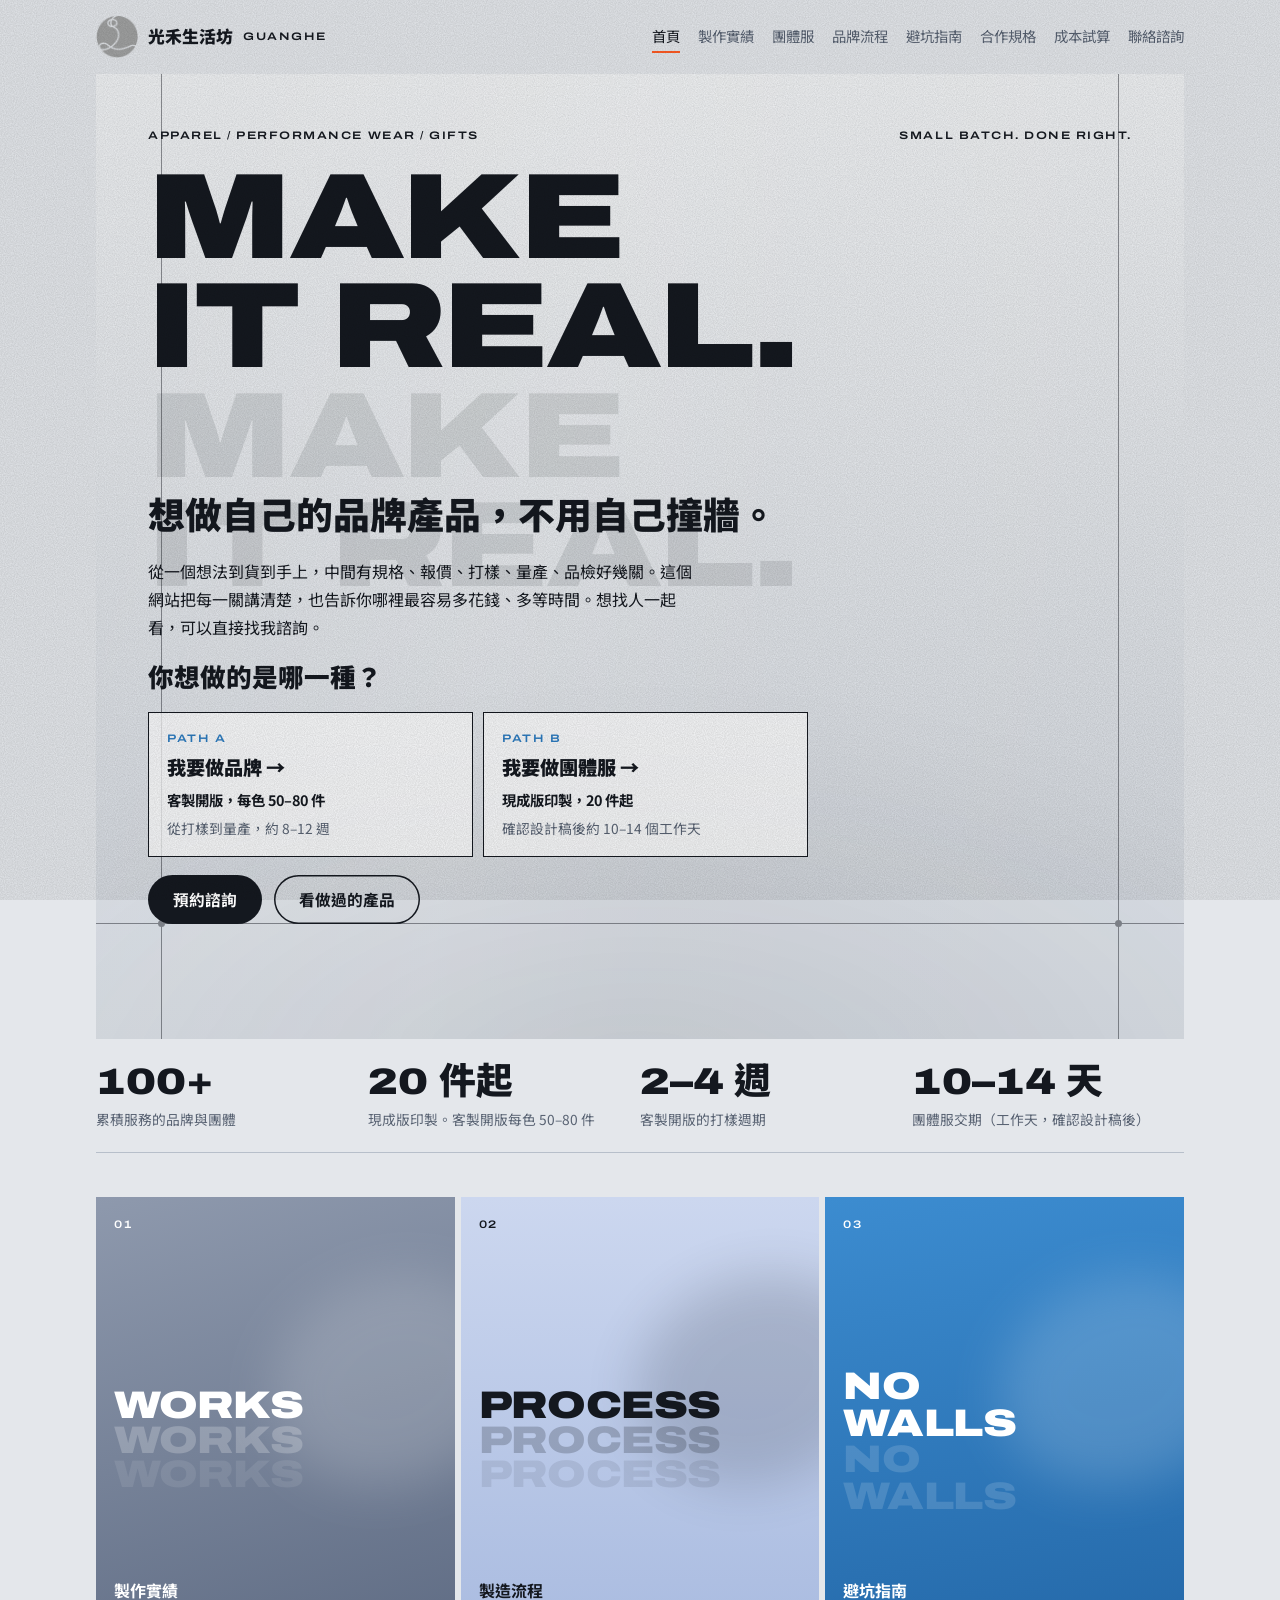
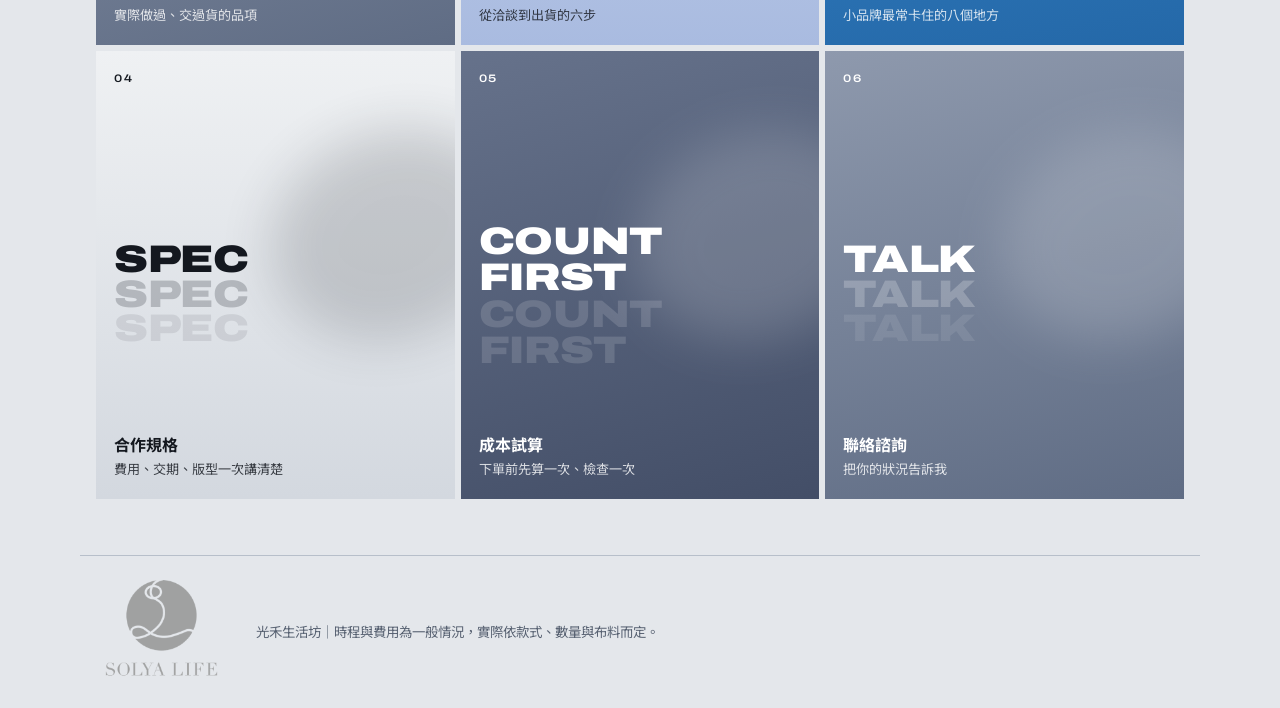
==== commit b58be85a: "Split site into separate pages with own titles, canonical URLs and sitemap entries Co-Authored-By: C" ====
--- a/index.html
+++ b/index.html
@@ -3,211 +3,34 @@
 <head>
 <meta charset="utf-8">
 <meta name="viewport" content="width=device-width,initial-scale=1,viewport-fit=cover">
-<meta name="description" content="光禾生活坊：成衣、機能服飾、禮贈品製作。團體服現成版印製 20 件起，品牌客製開版每色 50–80 件，歡迎預約諮詢。">
-<meta property="og:title" content="小品牌製造指南｜光禾生活坊">
-<meta property="og:description" content="光禾生活坊：成衣、機能服飾、禮贈品製作。團體服現成版印製 20 件起，品牌客製開版每色 50–80 件，歡迎預約諮詢。">
+<title>團體服訂做 20 件起｜小量服飾代工與打樣｜光禾生活坊</title>
+<meta name="description" content="光禾生活坊提供團體服訂做與品牌服飾小量代工：現成版印製 20 件起、約 10–14 個工作天；客製開版每色 50–80 件，含打樣、量產與品檢。成衣、機能服飾、禮贈品製作，歡迎 LINE 諮詢。">
+<link rel="canonical" href="https://a4895349-cmyk.github.io/guanghe-brand-guide/">
+<link rel="icon" type="image/png" href="./favicon.png">
+<link rel="apple-touch-icon" href="./favicon.png">
+<meta property="og:title" content="團體服訂做 20 件起｜小量服飾代工與打樣｜光禾生活坊">
+<meta property="og:description" content="光禾生活坊提供團體服訂做與品牌服飾小量代工：現成版印製 20 件起、約 10–14 個工作天；客製開版每色 50–80 件，含打樣、量產與品檢。成衣、機能服飾、禮贈品製作，歡迎 LINE 諮詢。">
 <meta property="og:type" content="website">
-<style>body{margin:0}img{max-width:100%}[hidden]{display:none!important}</style>
-<title>小品牌製造指南｜光禾生活坊</title>
+<meta property="og:url" content="https://a4895349-cmyk.github.io/guanghe-brand-guide/">
+<meta property="og:site_name" content="光禾生活坊">
+<meta property="og:locale" content="zh_TW">
+<meta property="og:image" content="https://a4895349-cmyk.github.io/guanghe-brand-guide/og.png">
+<meta property="og:image:width" content="1200">
+<meta property="og:image:height" content="630">
+<meta name="twitter:card" content="summary_large_image">
+<script type="application/ld+json">[{"@context": "https://schema.org", "@type": "Organization", "name": "光禾生活坊", "url": "https://a4895349-cmyk.github.io/guanghe-brand-guide/", "logo": "https://a4895349-cmyk.github.io/guanghe-brand-guide/favicon.png", "email": "guanghe2026@gmail.com", "description": "光禾生活坊提供團體服訂做與品牌服飾小量代工：現成版印製 20 件起、約 10–14 個工作天；客製開版每色 50–80 件，含打樣、量產與品檢。成衣、機能服飾、禮贈品製作，歡迎 LINE 諮詢。", "sameAs": ["https://www.instagram.com/leo_yu881110/"], "areaServed": "TW", "knowsAbout": ["團體服訂做", "服飾代工", "機能服飾", "打樣", "禮贈品製作"]}]</script>
 <link rel="stylesheet" href="https://fonts.googleapis.com/css2?family=Archivo:wdth,wght@125,600;125,900&family=Noto+Sans+TC:wght@400;500;700;900&display=swap">
-<style>
-/* Layout: a sports-editorial poster series — one poster per page, wide caps with ghost echoes, film grain, hairline registration marks. Single light look by choice. */
-:root{
-  color-scheme:light;
-  --bg:#E4E7EB; --paper:#F3F5F7; --ink:#14181F; --muted:#586272; --line:#B7BFCA;
-  --steel:#6B788F; --slate:#46516A; --blue:#2B7BC0; --ice:#BCCBE8; --hot:#FF5B24; --white:#FFFFFF;
-  --display:"Archivo","Noto Sans TC","PingFang TC","Microsoft JhengHei",sans-serif;
-  --body:"Noto Sans TC","PingFang TC","Microsoft JhengHei",sans-serif;
-}
-*{box-sizing:border-box}
-body{background:var(--bg);color:var(--ink);font-family:var(--body);font-size:16px;line-height:1.75}
-body::after{content:"";position:fixed;inset:0;pointer-events:none;z-index:50;opacity:.16;mix-blend-mode:multiply;
-  background-image:url("data:image/svg+xml,%3Csvg xmlns='http://www.w3.org/2000/svg' width='220' height='220'%3E%3Cfilter id='n'%3E%3CfeTurbulence type='fractalNoise' baseFrequency='.9' numOctaves='2' stitchTiles='stitch'/%3E%3CfeColorMatrix values='0 0 0 0 0 0 0 0 0 0 0 0 0 0 0 0 0 0 .9 0'/%3E%3C/filter%3E%3Crect width='220' height='220' filter='url(%23n)'/%3E%3C/svg%3E")}
-.wrap{max-width:1120px;margin:0 auto;padding-left:max(16px,env(safe-area-inset-left,0px));padding-right:max(16px,env(safe-area-inset-right,0px))}
-h1,h2,h3,p{margin:0}
-h1,h2,h3{font-family:var(--body);line-height:1.35;text-wrap:balance}
-h1{font-size:clamp(1.5rem,4vw,2.3rem);font-weight:900}
-h2{font-size:clamp(1.25rem,3vw,1.6rem);font-weight:900}
-h3{font-size:1.05rem;font-weight:700}
-a{color:inherit}
-:focus-visible{outline:2px solid var(--hot);outline-offset:3px}
-.caps{font-family:var(--display);font-stretch:125%;font-weight:600;font-size:.68rem;letter-spacing:.14em;text-transform:uppercase}
-.mega{font-family:var(--display);font-stretch:125%;font-weight:900;text-transform:uppercase;line-height:.9;letter-spacing:-.02em;font-size:clamp(2.6rem,11.5vw,7.6rem);
-  text-shadow:0 .86em 0 color-mix(in srgb,currentColor 20%,transparent),0 1.72em 0 color-mix(in srgb,currentColor 8%,transparent)}
-.mega.two,.tile .en.two{text-shadow:0 1.8em 0 color-mix(in srgb,currentColor 11%,transparent)}
-.lead{max-width:34em;color:var(--muted)}
-
-header.top .wrap{display:flex;flex-wrap:wrap;gap:10px 28px;align-items:center;justify-content:space-between;padding-block:16px}
-.brand{font-weight:900;font-size:1.05rem;text-decoration:none;display:flex;align-items:center;gap:10px}
-.logo{width:42px;height:42px;object-fit:contain;display:block}
-.lockup{width:132px;height:auto;display:block}
-nav{display:flex;flex-wrap:wrap;gap:4px 18px}
-nav a{text-decoration:none;font-size:.9rem;color:var(--muted);padding:2px 0;border-bottom:2px solid transparent}
-nav a:hover{color:var(--ink)}
-nav a[aria-current="page"]{color:var(--ink);border-bottom-color:var(--hot)}
-
-.btn{display:inline-block;background:var(--ink);color:var(--white);font:700 .98rem var(--body);padding:.85em 1.6em;border:0;border-radius:999px;text-decoration:none;cursor:pointer}
-.btn:hover{background:var(--hot);color:var(--ink)}
-.btn.line{background:transparent;color:inherit;box-shadow:inset 0 0 0 1.5px currentColor}
-.btn.line:hover{background:var(--white);color:var(--ink);box-shadow:none}
-.cta{display:flex;flex-wrap:wrap;gap:12px;align-items:center}
-
-/* posters */
-.poster{position:relative;overflow:hidden;padding:clamp(22px,4.5vw,52px);display:grid;gap:18px;align-content:end;isolation:isolate}
-.poster>*{position:relative;z-index:2;min-width:0}
-.poster .top-row{display:flex;justify-content:space-between;gap:16px;flex-wrap:wrap}
-.p-mist{background:linear-gradient(180deg,#EFF1F3,#D3D8DF);color:var(--ink)}
-.p-steel{background:linear-gradient(165deg,#8E99AD,#5F6C84);color:var(--white)}
-.p-blue{background:linear-gradient(170deg,#3C8CD0,#2468A8);color:var(--white)}
-.p-ice{background:linear-gradient(180deg,#CCD7EF,#A9BBE0);color:var(--ink)}
-.p-slate{background:linear-gradient(165deg,#66728B,#434E67);color:var(--white)}
-.poster .lead{color:inherit;opacity:.82}
-.hero{min-height:min(78vh,640px);padding-bottom:clamp(60px,9vw,120px)}
-.sub{padding-bottom:clamp(54px,8vw,110px)}
-.sub .mega{font-size:clamp(2.4rem,10vw,6.4rem)}
-
-/* registration lines */
-.reg{position:absolute;inset:0;z-index:1;pointer-events:none;color:inherit;opacity:.45}
-.reg b{position:absolute;background:currentColor}
-.reg b:nth-child(1){left:6%;top:0;bottom:0;width:1px}
-.reg b:nth-child(2){right:6%;top:0;bottom:0;width:1px}
-.reg b:nth-child(3){left:0;right:0;bottom:12%;height:1px}
-.reg s{position:absolute;width:7px;height:7px;border-radius:50%;background:currentColor;bottom:calc(12% - 3px)}
-.reg s:nth-of-type(1){left:calc(6% - 3px)}.reg s:nth-of-type(2){right:calc(6% - 3px)}
-
-.stats{display:grid;grid-template-columns:repeat(4,minmax(0,1fr));border-bottom:1px solid var(--line)}
-.stat{padding:22px 18px 20px 0;min-width:0}
-.stat b{display:block;font-family:var(--display);font-stretch:125%;font-weight:900;font-size:clamp(1.5rem,3.4vw,2.3rem);line-height:1.15;font-variant-numeric:tabular-nums}
-.stat span{color:var(--muted);font-size:.86rem}
-
-.tiles{display:grid;grid-template-columns:repeat(3,minmax(0,1fr));gap:6px}
-.tile{position:relative;overflow:hidden;aspect-ratio:4/5;max-width:100%;padding:18px;display:grid;align-content:space-between;text-decoration:none;min-width:0}
-.tile .en{font-family:var(--display);font-stretch:125%;font-weight:900;font-size:clamp(1.3rem,3.6vw,2.4rem);line-height:.95;text-transform:uppercase;letter-spacing:-.01em;overflow-wrap:anywhere;
-  text-shadow:0 .9em 0 color-mix(in srgb,currentColor 22%,transparent),0 1.8em 0 color-mix(in srgb,currentColor 9%,transparent)}
-.tile .en.two{text-shadow:0 1.9em 0 color-mix(in srgb,currentColor 14%,transparent)}
-.tile .zh{font-weight:700;display:block}
-.tile small{display:block;opacity:.8;font-size:.82rem}
-.tile::after{content:"";position:absolute;right:-18%;top:18%;width:70%;height:46%;border-radius:50%;background:currentColor;opacity:.16;filter:blur(26px);transform:rotate(-20deg);transition:transform .5s ease}
-.tile:hover::after{transform:rotate(-20deg) translateX(-28px)}
-
-.body{display:grid;gap:36px;padding-block:44px 56px}
-.grid2{display:grid;grid-template-columns:repeat(2,minmax(0,1fr));gap:6px}
-.card{background:var(--paper);padding:24px 22px;display:grid;gap:12px;align-content:start;min-width:0}
-.card .caps{color:var(--steel)}
-.card p{color:var(--muted);font-size:.94rem}
-.chips{display:flex;flex-wrap:wrap;gap:6px;list-style:none;margin:0;padding:0}
-.chips li{font-size:.86rem;padding:.2em .85em;border:1px solid var(--line);border-radius:999px;background:var(--white)}
-.who li{background:transparent;border-color:var(--ink)}
-
-.steps{list-style:none;margin:0;padding:0;border-top:2px solid var(--ink)}
-.steps li{display:grid;grid-template-columns:4.2em minmax(0,1fr) 8.5em;gap:8px 20px;padding:20px 0;border-bottom:1px solid var(--line);align-items:start}
-.steps .no{font-family:var(--display);font-stretch:125%;font-weight:900;font-size:1.7rem;line-height:1.1;color:var(--steel)}
-.steps p{color:var(--muted);margin-top:4px}
-.steps .time{text-align:right;padding-top:.3em;color:var(--ink)}
-
-.wall .caps{color:var(--blue)}
-.wall .fix b{color:var(--ink)}
-
-.tablebox{overflow-x:auto;background:var(--paper)}
-table{border-collapse:collapse;width:100%;min-width:520px}
-th,td{text-align:left;padding:14px 18px;border-bottom:1px solid var(--line);vertical-align:top}
-tr:last-child th,tr:last-child td{border-bottom:0}
-th{font-weight:700;white-space:nowrap;width:9em}
-
-.fields{display:grid;grid-template-columns:repeat(2,minmax(0,1fr));gap:12px}
-.field{display:grid;gap:4px;min-width:0}
-.field.full{grid-column:1/-1}
-.field label{font-size:.85rem;color:var(--muted)}
-input,select,textarea{font:inherit;color:var(--ink);background:var(--white);border:1px solid var(--line);border-radius:0;padding:.55em .7em;width:100%;min-width:0}
-textarea{min-height:5.5em;resize:vertical}
-.result{border-top:2px solid var(--ink);padding-top:14px;display:grid;gap:6px}
-.result .row{display:flex;justify-content:space-between;gap:12px;font-variant-numeric:tabular-nums}
-.result .big{font-family:var(--display);font-stretch:125%;font-weight:900;font-size:1.5rem}
-.note{font-size:.85rem;color:var(--muted)}
-.checks{list-style:none;margin:0;padding:0;display:grid}
-.checks label{display:grid;grid-template-columns:1.4em minmax(0,1fr);gap:10px;padding:8px 0;border-bottom:1px solid var(--line);cursor:pointer}
-.checks input{width:1.15em;height:1.15em;margin-top:.35em;accent-color:var(--ink);padding:0}
-
-.services{display:grid;grid-template-columns:repeat(3,minmax(0,1fr));gap:6px}
-.card ul.plain{margin:0;padding-left:1.2em;color:var(--muted);font-size:.94rem}
-.tag{font-size:.72rem;font-weight:700;background:var(--hot);color:var(--ink);padding:.15em .6em;margin-left:.6em;border-radius:999px;vertical-align:middle}
-details{border-bottom:1px solid var(--line);padding:14px 0}
-details:first-of-type{border-top:2px solid var(--ink)}
-summary{font-weight:700;cursor:pointer}
-details p{color:var(--muted);margin-top:8px;max-width:42em}
-.out{font-family:var(--body);white-space:pre-wrap;background:var(--white);border:1px solid var(--line);padding:14px;margin:0;font-size:.95rem;overflow-wrap:anywhere}
-.ways{list-style:none;margin:0;padding:0;display:grid}
-.ways li{display:grid;grid-template-columns:5em minmax(0,1fr);gap:12px;padding:10px 0;border-bottom:1px solid var(--line)}
-.ways li span:first-child{padding-top:.5em;color:var(--steel)}
-.ways li span:last-child{user-select:all;overflow-wrap:anywhere;font-weight:700}
-.next{display:flex;justify-content:space-between;align-items:center;gap:16px;flex-wrap:wrap;border-top:2px solid var(--ink);padding-top:18px;text-decoration:none}
-.next strong{font-size:1.3rem;font-weight:900}
-.next:hover strong{color:var(--blue)}
-footer .wrap{display:flex;flex-wrap:wrap;align-items:center;gap:16px 28px;padding-block:24px;font-size:.84rem;color:var(--muted);border-top:1px solid var(--line)}
-
-/* sample gallery */
-.chips li.has-btn{padding:0;border:0;background:none}
-.chip-btn{font:inherit;font-size:.86rem;color:var(--ink);background:var(--white);border:1px solid var(--line);border-radius:999px;padding:.2em .5em .2em .85em;cursor:pointer;display:inline-flex;align-items:center;gap:.6em;transition:border-color .3s ease,background .3s ease}
-.chip-btn:hover{border-color:var(--ink)}
-.chip-btn .see{font-size:.74rem;color:var(--blue);border-left:1px solid var(--line);padding-left:.6em;white-space:nowrap}
-
-/* flow: a light band drifting across each poster, and content streaming in on page change */
-.poster::before{content:"";position:absolute;z-index:1;inset:-30% -60%;pointer-events:none;
-  background:linear-gradient(104deg,transparent 30%,color-mix(in srgb,var(--white) 16%,transparent) 46%,color-mix(in srgb,var(--white) 5%,transparent) 54%,transparent 70%);
-  animation:flow 16s ease-in-out infinite alternate}
-.poster::after{content:"";position:absolute;z-index:1;left:-20%;right:-20%;bottom:-45%;height:80%;pointer-events:none;border-radius:50%;
-  background:radial-gradient(closest-side,color-mix(in srgb,currentColor 10%,transparent),transparent);filter:blur(36px);
-  animation:tide 18s ease-in-out infinite alternate}
-@keyframes flow{from{transform:translateX(-14%)}to{transform:translateX(14%)}}
-@keyframes tide{from{transform:translate(-12%,0) scaleX(1)}to{transform:translate(12%,-10%) scaleX(1.15)}}
-@keyframes sweep{from{transform:translateX(-2%);filter:blur(8px);opacity:0}to{transform:none;filter:blur(0);opacity:1}}
-@keyframes rise{from{transform:translateY(10px);opacity:0}to{transform:none;filter:blur(0);opacity:1}}
-@keyframes wipe{from{opacity:0}to{opacity:1}}
-.view.enter .poster{animation:wipe 1s ease-out both}
-.view.enter .mega{animation:sweep 1.4s ease-out .1s both}
-.view.enter .poster .top-row,.view.enter .poster h1,.view.enter .poster .lead,.view.enter .poster .cta{animation:rise 1.1s ease-out both}
-.view.enter .poster .top-row{animation-delay:.15s}.view.enter .poster h1{animation-delay:.35s}.view.enter .poster .lead{animation-delay:.45s}.view.enter .poster .cta{animation-delay:.55s}
-.view.enter .stat,.view.enter .tile,.view.enter .card,.view.enter .steps li,.view.enter .tablebox tr,.view.enter .body>h2,.view.enter .body>div:not(.grid2):not(.tiles):not(.services):not(.tablebox),.view.enter details,.view.enter .next{animation:rise 1.1s ease-out both;animation-delay:calc(.5s + var(--i,0)*90ms)}
-.card,.tile{transition:transform .6s ease,box-shadow .6s ease}
-.card:hover{transform:translateY(-2px);box-shadow:0 14px 30px -18px color-mix(in srgb,var(--ink) 45%,transparent)}
-.tile:hover{transform:translateY(-2px)}
-@media (prefers-reduced-motion:reduce){.poster::before,.poster::after{animation:none}.view.enter *,.view.enter .poster{animation:none!important}.card,.tile{transition:none}}
-
-
-.paths{display:grid;grid-template-columns:repeat(2,minmax(0,1fr));gap:10px;max-width:660px}
-.path{display:grid;gap:3px;padding:16px 18px;background:color-mix(in srgb,var(--white) 74%,transparent);border:1.5px solid var(--ink);color:var(--ink);text-decoration:none;min-width:0;transition:background .4s ease,color .4s ease,transform .4s ease}
-.path strong{font-size:1.2rem;font-weight:900}
-.path em{font-style:normal;font-weight:700;font-size:.9rem}
-.path span:last-child{font-size:.86rem;color:var(--muted)}
-.path .caps{color:var(--blue)}
-.path:hover{background:var(--ink);color:var(--white);transform:translateY(-2px)}
-.path:hover span:last-child,.path:hover .caps{color:inherit}
-.stats.three{grid-template-columns:repeat(3,minmax(0,1fr))}
-.lead a,.note a{color:inherit;font-weight:700}
-@media (max-width:760px){
-  .paths,.stats.three{grid-template-columns:minmax(0,1fr)}
-  .grid2,.services{grid-template-columns:minmax(0,1fr)}
-  .tiles{grid-template-columns:repeat(2,minmax(0,1fr))}
-  .stats{grid-template-columns:repeat(2,minmax(0,1fr))}
-  .steps li{grid-template-columns:3em minmax(0,1fr)}
-  .steps .time{grid-column:2;text-align:left;padding-top:0;color:var(--muted)}
-  .hero{min-height:0}
-}
-</style>
+<link rel="stylesheet" href="./style.css">
 </head>
-<body>
-
+<body data-root="./">
 
 <header class="top"><div class="wrap">
-  <a class="brand" href="#home"><img class="logo" src="[data-uri]" alt="SOLYA LIFE" width="42" height="42">光禾生活坊 <span class="caps">Guanghe</span></a>
+  <a class="brand" href="./"><img class="logo" src="./favicon.png" alt="SOLYA LIFE" width="42" height="42">光禾生活坊 <span class="caps">Guanghe</span></a>
   <nav aria-label="網站頁面">
-    <a href="#home">首頁</a><a href="#works">製作實績</a><a href="#team">團體服</a><a href="#process">品牌流程</a><a href="#guide">避坑指南</a><a href="#spec">合作規格</a><a href="#tools">成本試算</a><a href="#contact">聯絡諮詢</a>
+    <a href="./" aria-current="page">首頁</a><a href="./works/">製作實績</a><a href="./team/">團體服</a><a href="./brand/">品牌流程</a><a href="./guide/">避坑指南</a><a href="./spec/">合作規格</a><a href="./cost/">成本試算</a><a href="./contact/">聯絡諮詢</a>
   </nav>
 </div></header>
-
 <main class="wrap">
-
-<!-- HOME -->
 <section class="view" data-view="home">
   <div class="poster p-mist hero">
     <div class="reg" aria-hidden="true"><b></b><b></b><b></b><s></s><s></s></div>
@@ -217,10 +40,10 @@
     <p class="lead">從一個想法到貨到手上，中間有規格、報價、打樣、量產、品檢好幾關。這個網站把每一關講清楚，也告訴你哪裡最容易多花錢、多等時間。想找人一起看，可以直接找我諮詢。</p>
     <h2>你想做的是哪一種？</h2>
     <div class="paths">
-      <a class="path" href="#process"><span class="caps">Path A</span><strong>我要做品牌 →</strong><em>客製開版，每色 50–80 件</em><span>從打樣到量產，約 8–12 週</span></a>
-      <a class="path" href="#team"><span class="caps">Path B</span><strong>我要做團體服 →</strong><em>現成版印製，20 件起</em><span>確認設計稿後約 10–14 個工作天</span></a>
+      <a class="path" href="./brand/"><span class="caps">Path A</span><strong>我要做品牌 →</strong><em>客製開版，每色 50–80 件</em><span>從打樣到量產，約 8–12 週</span></a>
+      <a class="path" href="./team/"><span class="caps">Path B</span><strong>我要做團體服 →</strong><em>現成版印製，20 件起</em><span>確認設計稿後約 10–14 個工作天</span></a>
     </div>
-    <div class="cta"><a class="btn" href="#contact">預約諮詢</a><a class="btn line" href="#works">看做過的產品</a></div>
+    <div class="cta"><a class="btn" href="./contact/">預約諮詢</a><a class="btn line" href="./works/">看做過的產品</a></div>
   </div>
   <div class="stats">
     <div class="stat"><b>100+</b><span>累積服務的品牌與團體</span></div>
@@ -230,341 +53,17 @@
   </div>
   <div class="body">
     <div class="tiles">
-      <a class="tile p-steel" href="#works"><span class="caps">01</span><span class="en">Works</span><span><span class="zh">製作實績</span><small>實際做過、交過貨的品項</small></span></a>
-      <a class="tile p-ice" href="#process"><span class="caps">02</span><span class="en">Process</span><span><span class="zh">製造流程</span><small>從洽談到出貨的六步</small></span></a>
-      <a class="tile p-blue" href="#guide"><span class="caps">03</span><span class="en two">No<br>walls</span><span><span class="zh">避坑指南</span><small>小品牌最常卡住的八個地方</small></span></a>
-      <a class="tile p-mist" href="#spec"><span class="caps">04</span><span class="en">Spec</span><span><span class="zh">合作規格</span><small>費用、交期、版型一次講清楚</small></span></a>
-      <a class="tile p-slate" href="#tools"><span class="caps">05</span><span class="en two">Count<br>first</span><span><span class="zh">成本試算</span><small>下單前先算一次、檢查一次</small></span></a>
-      <a class="tile p-steel" href="#contact"><span class="caps">06</span><span class="en">Talk</span><span><span class="zh">聯絡諮詢</span><small>把你的狀況告訴我</small></span></a>
+      <a class="tile p-steel" href="./works/"><span class="caps">01</span><span class="en">Works</span><span><span class="zh">製作實績</span><small>實際做過、交過貨的品項</small></span></a>
+      <a class="tile p-ice" href="./brand/"><span class="caps">02</span><span class="en">Process</span><span><span class="zh">製造流程</span><small>從洽談到出貨的六步</small></span></a>
+      <a class="tile p-blue" href="./guide/"><span class="caps">03</span><span class="en two">No<br>walls</span><span><span class="zh">避坑指南</span><small>小品牌最常卡住的八個地方</small></span></a>
+      <a class="tile p-mist" href="./spec/"><span class="caps">04</span><span class="en">Spec</span><span><span class="zh">合作規格</span><small>費用、交期、版型一次講清楚</small></span></a>
+      <a class="tile p-slate" href="./cost/"><span class="caps">05</span><span class="en two">Count<br>first</span><span><span class="zh">成本試算</span><small>下單前先算一次、檢查一次</small></span></a>
+      <a class="tile p-steel" href="./contact/"><span class="caps">06</span><span class="en">Talk</span><span><span class="zh">聯絡諮詢</span><small>把你的狀況告訴我</small></span></a>
     </div>
   </div>
 </section>
-
-<!-- WORKS -->
-<section class="view" data-view="works" hidden>
-  <div class="poster p-steel sub">
-    <div class="top-row caps"><span>01 / Works</span><span>Made and delivered</span></div>
-    <div class="mega">Works</div>
-    <h1 style="margin-top:clamp(34px,6vw,76px)">這些都是實際做過、交過貨的品項</h1>
-    <p class="lead">樣品照片不公開展示。點任一品項的「聯繫看樣品」，我會把照片傳給你。</p>
-  </div>
-  <div class="body">
-    <div class="grid2">
-      <div class="card"><span class="caps">A / Performance</span><h2>機能與運動服飾</h2>
-        <ul class="chips"><li>運動背心</li><li>排汗短袖、長袖</li><li>橄欖球衣</li><li>啦啦隊服</li><li>防水透氣外套</li><li>Bra top、Leggings</li></ul>
-        <p>彈性布料的包覆度、彈性回復和車縫工序都有取捨，也做過指定 Pantone 色號的布料染色。</p></div>
-      <div class="card"><span class="caps">B / Uniform</span><h2>企業與店家制服</h2>
-        <ul class="chips"><li>POLO 衫</li><li>制服襯衫</li><li>工裝襯衫</li><li>西裝褲、工作褲</li><li>圍裙</li><li>夾克、禦寒外套</li><li>志工背心</li></ul>
-        <p>加口袋、筆袋、多處刺繡這類改動，會先確認位置和費用再開工。</p></div>
-      <div class="card"><span class="caps">C / Team</span><h2>團體服與活動服</h2>
-        <ul class="chips"><li>短袖 T 恤</li><li>大學 T</li><li>帽子</li><li>頭巾</li><li>昇華披肩布條</li></ul>
-        <p>男女版分開、多色混做、追加補單都處理過，小量也能做。</p></div>
-      <div class="card"><span class="caps">D / Gift &amp; trim</span><h2>禮贈品與品牌輔料</h2>
-        <ul class="chips"><li>帆布提袋</li><li>針織提袋</li><li>書包</li><li>野餐墊</li><li>吊牌</li><li>洗水標</li><li>包裝袋</li></ul>
-        <p>品牌要用的吊牌、洗標、包裝可以一起做，不用另外找廠。</p></div>
-    </div>
-    <div style="display:grid;gap:12px"><h2>印製與加工</h2>
-      <ul class="chips"><li>網版印刷</li><li>熱轉印</li><li>膠印</li><li>電腦刺繡</li><li>昇華</li><li>特調色染布</li><li>織標與吊牌</li></ul></div>
-    <div style="display:grid;gap:12px"><h2>合作過的客戶類型</h2>
-      <ul class="chips who"><li>服飾品牌</li><li>健身房與訓練中心</li><li>籃球、羽球、跑步等運動團隊</li><li>餐飲店與餐飲集團</li><li>營造、工程與設計公司</li><li>科技與生技企業</li><li>學校與幼兒園</li><li>公益團體與活動單位</li></ul></div>
-    <a class="next" href="#process"><span class="caps">Next / 02</span><strong>製造流程 →</strong></a>
-  </div>
-</section>
-
-<!-- TEAM -->
-<section class="view" data-view="team" hidden>
-  <div class="poster p-ice sub">
-    <div class="top-row caps"><span>Team wear</span><span>20 pcs / 10–14 working days</span></div>
-    <div class="mega two">Team<br>wear</div>
-    <h1 style="margin-top:clamp(34px,6vw,76px)">做團體服：20 件起，約 10–14 個工作天</h1>
-    <p class="lead">社團、公司、店家、活動要穿的衣服，從現成的衣服款式裡挑，再印上你的圖案。不用開版、不用打樣，流程短很多。</p>
-    <div class="cta"><button class="btn" id="team-ask" type="button">問團體服報價</button></div>
-  </div>
-  <div class="stats three">
-    <div class="stat"><b>20 件起</b><span>最低數量</span></div>
-    <div class="stat"><b>10–14 天</b><span>工作天，確認設計稿後交貨</span></div>
-    <div class="stat"><b>不用打樣</b><span>直接挑現成款式印製</span></div>
-  </div>
-  <div class="body">
-    <ol class="steps">
-      <li><span class="no">01</span><div><h3>告訴我三件事</h3><p>要做幾件、想要哪種衣服、圖案長什麼樣。有希望拿到的日期也一起說。</p></div><span class="time">你準備</span></li>
-      <li><span class="no">02</span><div><h3>收到報價</h3><p>依數量、衣服款式和印製方式報價，費用會一項一項列清楚。</p></div><span class="time">我回覆</span></li>
-      <li><span class="no">03</span><div><h3>確認款式與設計稿</h3><p>選好衣服顏色和各尺寸數量，確認圖案的位置和大小。這一步確認後才開始算交期。</p></div><span class="time">一起確認</span></li>
-      <li><span class="no">04</span><div><h3>印製與出貨</h3><p>印製、檢查、包裝後寄到你指定的地址。</p></div><span class="time">10–14 個工作天</span></li>
-    </ol>
-    <div class="grid2">
-      <div class="card"><span class="caps">Styles</span><h2>可以做的款式</h2>
-        <ul class="chips"><li>短袖 T 恤</li><li>POLO 衫</li><li>大學 T</li><li>排汗衫</li><li>背心</li><li>外套</li><li>帽子</li><li>圍裙</li></ul></div>
-      <div class="card"><span class="caps">Print</span><h2>印製方式</h2>
-        <ul class="chips"><li>網版印刷</li><li>熱轉印</li><li>膠印</li><li>電腦刺繡</li></ul>
-        <p>不知道哪種適合，把圖案給我看，我會建議。</p></div>
-    </div>
-    <p class="note">趕時間請先說希望到貨的日期，我會告訴你來不來得及。想要特殊版型、指定布料或染色，就屬於客製開版，請看<a href="#process">品牌流程</a>。</p>
-    <a class="next" href="#contact"><span class="caps">Next</span><strong>聯絡諮詢 →</strong></a>
-  </div>
-</section>
-
-<!-- PROCESS -->
-<section class="view" data-view="process" hidden>
-  <div class="poster p-ice sub">
-    <div class="top-row caps"><span>02 / Process</span><span>8–12 weeks</span></div>
-    <div class="mega two">Step<br>by step</div>
-    <h1 style="margin-top:clamp(34px,6vw,76px)">做品牌：從第一次洽談到出貨，約 8–12 週</h1>
-    <p class="lead">這是做品牌、客製開版的流程。只是要做社團、公司或活動的團體服，不用走這麼長，請看<a href="#team">團體服流程</a>。</p>
-  </div>
-  <div class="body">
-    <ol class="steps">
-      <li><span class="no">01</span><div><h3>需求洽談</h3><p>帶參考圖或樣衣來，一起確認款式、數量和預算。</p></div><span class="time">當週</span></li>
-      <li><span class="no">02</span><div><h3>打樣報價</h3><p>依布料、車縫結構和加工方式逐款試算，確認打樣費與規格後才動工。</p></div><span class="time">3 個工作天</span></li>
-      <li><span class="no">03</span><div><h3>開版打樣</h3><p>打版、裁剪、車縫出第一件樣品。</p></div><span class="time">2–4 週</span></li>
-      <li><span class="no">04</span><div><h3>樣品確認</h3><p>試穿、提修改。每款含一次修改，確認後定版，大貨照這件做。</p></div><span class="time">依修改而定</span></li>
-      <li><span class="no">05</span><div><h3>下單生產</h3><p>付訂金、備布、排產。規格有任何變更都以文字確認後才做。</p></div><span class="time">30–45 天</span></li>
-      <li><span class="no">06</span><div><h3>品檢出貨</h3><p>進布檢驗、首件對樣、產中抽檢，出貨前逐件檢查再包裝。</p></div><span class="time">3–5 天</span></li>
-    </ol>
-    <a class="next" href="#guide"><span class="caps">Next / 03</span><strong>避坑指南 →</strong></a>
-  </div>
-</section>
-
-<!-- GUIDE -->
-<section class="view" data-view="guide" hidden>
-  <div class="poster p-blue sub">
-    <div class="top-row caps"><span>03 / Guide</span><span>8 walls to avoid</span></div>
-    <div class="mega two">No<br>walls</div>
-    <h1 style="margin-top:clamp(34px,6vw,76px)">小品牌最常卡住的八個地方</h1>
-  </div>
-  <div class="body">
-    <div class="grid2">
-      <div class="card wall"><span class="caps">最低訂購量</span><h3>以為是算款式，其實是算顏色</h3><p class="fix"><b>染布要一個顏色開一缸。</b>客製布料的門檻卡在顏色，同色可以混尺寸。顏色越少、數量越集中，單價越好談。</p></div>
-      <div class="card wall"><span class="caps">報價</span><h3>只比單價，結果總價多一大截</h3><p class="fix"><b>要對方把費用拆開報。</b>版費、打樣費、印繡開版、輔料、運費都要列出來，再換算成每件實際成本。</p></div>
-      <div class="card wall"><span class="caps">打樣</span><h3>改了三次，才知道每次都要錢</h3><p class="fix"><b>打樣前先問清楚含幾次修改。</b>修改意見一次整理完，用照片和文字標清楚，不要想到一點改一點。</p></div>
-      <div class="card wall"><span class="caps">品質</span><h3>大貨和樣品長得不一樣</h3><p class="fix"><b>留一件確認樣當標準。</b>大貨開做前先看首件，尺寸誤差和瑕疵怎麼處理也要事先講好。</p></div>
-      <div class="card wall"><span class="caps">版型</span><h3>想換工廠，才發現版型帶不走</h3><p class="fix"><b>打樣費通常只含生產使用權。</b>代工慣例是版型歸工廠，想要檔案就要談買斷，這件事下單前就該問。</p></div>
-      <div class="card wall"><span class="caps">交期</span><h3>說好月底，結果晚了三週</h3><p class="fix"><b>上市日往回推，再多留緩衝。</b>避開旺季和長假前後，預購和活動日期不要壓在工廠給的最後一天。</p></div>
-      <div class="card wall"><span class="caps">標示</span><h3>貨做好了才發現少了洗標</h3><p class="fix"><b>服飾要有成分、洗滌方式、產地等標示。</b>洗標、吊牌、包裝要和大貨一起排，最後才補會拖到出貨。</p></div>
-      <div class="card wall"><span class="caps">規劃</span><h3>第一批就做了六款八色</h3><p class="fix"><b>款式和顏色越多，每款數量越少、單價越高。</b>先用一到兩款測市場，賣得動再擴充，留錢做行銷。</p></div>
-    </div>
-    <a class="next" href="#spec"><span class="caps">Next / 04</span><strong>合作規格 →</strong></a>
-  </div>
-</section>
-
-<!-- SPEC -->
-<section class="view" data-view="spec" hidden>
-  <div class="poster p-mist sub">
-    <div class="top-row caps"><span>04 / Spec</span><span>Clear terms first</span></div>
-    <div class="mega">Spec</div>
-    <h1 style="margin-top:clamp(34px,6vw,76px)">條件先講清楚，合作才走得久</h1>
-  </div>
-  <div class="body">
-    <div class="tablebox"><table>
-      <tr><th>最低製作量</th><td>現成版印製 20 件起；客製開版、指定染色每色 50–80 件，同色可混尺寸。</td></tr>
-      <tr><th>打樣費用</th><td>單純打樣每款 NT$1,500–2,500；確定下大貨者不另收。</td></tr>
-      <tr><th>打樣週期</th><td>約 2–4 週，每款含 1 次修改。</td></tr>
-      <tr><th>報價方式</th><td>依款式個別報價，提供參考圖或樣衣後 3 個工作天內回覆。</td></tr>
-      <tr><th>交期</th><td>現成版印製：確認設計稿後約 10–14 個工作天。客製開版：樣品確認後約 30–45 天。</td></tr>
-      <tr><th>付款條件</th><td>下單付 50% 訂金，出貨前結清尾款。</td></tr>
-      <tr><th>版型</th><td>客製款版型歸廠方，打樣費含生產使用權；可另外報價買斷。</td></tr>
-      <tr><th>保密協議</th><td>歡迎簽署，建議採雙向版本。</td></tr>
-    </table></div>
-    <p class="note">任何額外費用和規格變更，都會先確認再動工。</p>
-    <h2>以諮詢為主，先幫你把方向弄清楚</h2>
-    <div class="services">
-      <div class="card"><h3>製造諮詢<span class="tag">主要服務</span></h3><p>適合還在想、還沒找廠，或做到一半卡住的人。</p><ul class="plain"><li>釐清款式、布料與首批數量</li><li>估算成本與合理售價</li><li>列出你這個品項要注意的事</li></ul></div>
-      <div class="card"><h3>規格整理與報價</h3><p>諮詢後想繼續往下走，可以再談。</p><ul class="plain"><li>整理成工廠看得懂的規格</li><li>逐款試算報價</li><li>打樣階段的修改溝通</li></ul></div>
-      <div class="card"><h3>實際製作</h3><p>現成版印製 20 件起，客製開版每色 50–80 件。</p><ul class="plain"><li>開版打樣到大貨生產</li><li>印刷、刺繡與輔料</li><li>品檢、包裝與出貨</li></ul></div>
-    </div>
-    <h2>大家最常先問的四件事</h2>
-    <div>
-      <details><summary>數量很少，也可以做嗎？</summary><p>可以。用現成的衣服款式印製，20 件就能做。如果是客製開版、指定染色，門檻以顏色計算，每色 50–80 件。不確定自己屬於哪一種，諮詢時會幫你判斷。</p></details>
-      <details><summary>我只有想法，沒有設計稿，可以開始嗎？</summary><p>可以。帶 1–2 款參考圖或樣衣來就好，第一步就是把想法整理成規格。</p></details>
-      <details><summary>從開始到拿到貨，大概要多久？</summary><p>團體服用現成版印製，確認設計稿後約 10–14 個工作天。做品牌要客製開版，從洽談到出貨約 8–12 週，打樣來回的次數影響最大。</p></details>
-      <details><summary>要準備多少預算？</summary><p>要看款式和數量。除了貨款，還要算進打樣、印繡開版、吊牌包材和運費。成本試算頁可以先抓範圍，諮詢時再一起細算。</p></details>
-    </div>
-    <a class="next" href="#tools"><span class="caps">Next / 05</span><strong>成本試算 →</strong></a>
-  </div>
-</section>
-
-<!-- TOOLS -->
-<section class="view" data-view="tools" hidden>
-  <div class="poster p-slate sub">
-    <div class="top-row caps"><span>05 / Tools</span><span>Know your numbers</span></div>
-    <div class="mega two">Count<br>first</div>
-    <h1 style="margin-top:clamp(34px,6vw,76px)">下單之前，先算一次、檢查一次</h1>
-  </div>
-  <div class="body">
-    <div class="grid2">
-      <div class="card" style="gap:16px">
-        <h2>每件實際成本試算</h2>
-        <p class="note">欄位裡是範例數字，請換成你拿到的報價。</p>
-        <div class="fields">
-          <div class="field"><label for="c-unit">報價單價（元）</label><input id="c-unit" type="number" min="0" value="280" inputmode="decimal"></div>
-          <div class="field"><label for="c-qty">首批數量（件）</label><input id="c-qty" type="number" min="1" value="100" inputmode="numeric"></div>
-          <div class="field"><label for="c-tool">印繡開版費（元）</label><input id="c-tool" type="number" min="0" value="2000" inputmode="decimal"></div>
-          <div class="field"><label for="c-sample">打樣費合計（元）</label><input id="c-sample" type="number" min="0" value="2000" inputmode="decimal"></div>
-          <div class="field"><label for="c-pack">每件吊牌與包材（元）</label><input id="c-pack" type="number" min="0" value="15" inputmode="decimal"></div>
-          <div class="field"><label for="c-ship">運費與雜支（元）</label><input id="c-ship" type="number" min="0" value="800" inputmode="decimal"></div>
-          <div class="field full"><label for="c-mult">售價倍率（售價 ÷ 成本）</label><input id="c-mult" type="number" min="1" step="0.1" value="3" inputmode="decimal"></div>
-        </div>
-        <div class="result" aria-live="polite">
-          <div class="row"><span>首批總投入</span><span id="r-total"></span></div>
-          <div class="row"><span>每件實際成本</span><span class="big" id="r-per"></span></div>
-          <div class="row"><span>比報價單價高出</span><span id="r-gap"></span></div>
-          <div class="row"><span>對應的建議售價</span><span id="r-price"></span></div>
-        </div>
-        <p class="note">倍率沒有標準答案，要看通路抽成和行銷費用。這是用來抓方向的估算。</p>
-      </div>
-      <div class="card" style="gap:16px">
-        <h2>下單前自我檢查</h2>
-        <ul class="checks" id="checks">
-          <li><label><input type="checkbox" id="k1"><span>我能用一句話說出產品賣給誰、解決什麼問題</span></label></li>
-          <li><label><input type="checkbox" id="k2"><span>我有參考圖或樣衣可以給工廠看</span></label></li>
-          <li><label><input type="checkbox" id="k3"><span>我知道目標售價和可接受的成本上限</span></label></li>
-          <li><label><input type="checkbox" id="k4"><span>首批數量就算賣得慢，資金也撐得住</span></label></li>
-          <li><label><input type="checkbox" id="k5"><span>我預留了打樣修改的時間和費用</span></label></li>
-          <li><label><input type="checkbox" id="k6"><span>我決定好顏色數量，知道每色要做幾件</span></label></li>
-          <li><label><input type="checkbox" id="k7"><span>洗標、吊牌和包裝已經有安排</span></label></li>
-          <li><label><input type="checkbox" id="k8"><span>我問過版型歸誰、修改怎麼算</span></label></li>
-        </ul>
-        <div class="result" aria-live="polite">
-          <div class="row"><span>準備度</span><span class="big" id="k-score"></span></div>
-          <p id="k-msg" class="note"></p>
-        </div>
-      </div>
-    </div>
-    <a class="next" href="#contact"><span class="caps">Next / 06</span><strong>聯絡諮詢 →</strong></a>
-  </div>
-</section>
-
-<!-- CONTACT -->
-<section class="view" data-view="contact" hidden>
-  <div class="poster p-steel sub">
-    <div class="top-row caps"><span>06 / Contact</span><span>Start here</span></div>
-    <div class="mega two">Let's<br>talk</div>
-    <h1 style="margin-top:clamp(34px,6vw,76px)">把你的狀況告訴我，我們從這裡開始</h1>
-    <p class="lead">光禾生活坊專做成衣、機能服飾與禮贈品製作，把「小量也能做得精緻」當成核心，讓品牌用負擔得起的庫存風險測試市場。</p>
-  </div>
-  <div class="body">
-    <div class="grid2">
-      <div class="card" style="gap:16px">
-        <h2>填一下，產生諮詢訊息</h2>
-        <div class="fields">
-          <div class="field"><label for="m-name">怎麼稱呼你</label><input id="m-name" type="text" autocomplete="off"></div>
-          <div class="field"><label for="m-type">想做的產品</label><input id="m-type" type="text" placeholder="例如：機能上衣、團體服"></div>
-          <div class="field"><label for="m-stage">目前階段</label>
-            <select id="m-stage"><option>只有想法</option><option>有參考圖或樣衣</option><option>已經在詢價</option><option>已經打樣</option><option>量產中遇到問題</option></select></div>
-          <div class="field"><label for="m-qty">預計首批數量</label><input id="m-qty" type="text" placeholder="例如：100 件、2 色"></div>
-          <div class="field full"><label for="m-budget">預算範圍</label><input id="m-budget" type="text" placeholder="例如：5–8 萬"></div>
-          <div class="field full"><label for="m-ask">最想問的事</label><textarea id="m-ask"></textarea></div>
-        </div>
-      </div>
-      <div class="card" style="gap:16px">
-        <h2>複製訊息，再點下面的連結傳給我</h2>
-        <pre class="out" id="m-out"></pre>
-        <div class="cta"><button class="btn" id="m-copy" type="button">複製訊息</button><span class="note" id="m-status" aria-live="polite"></span></div>
-        <h3>直接聯繫我</h3>
-        <div class="cta">
-          <a class="btn" href="https://line.me/ti/p/~a4895349" target="_blank" rel="noopener">用 LINE 聯繫</a>
-          <a class="btn line" href="https://ig.me/m/leo_yu881110" target="_blank" rel="noopener">IG 私訊</a>
-          <a class="btn line" href="mailto:guanghe2026@gmail.com?subject=%E5%93%81%E7%89%8C%E8%A3%BD%E9%80%A0%E8%AB%AE%E8%A9%A2">寄 Email</a>
-        </div>
-        <ul class="ways">
-          <li><span class="caps">Line</span><span><a href="https://line.me/ti/p/~a4895349" target="_blank" rel="noopener">a4895349</a></span></li>
-          <li><span class="caps">Email</span><span><a href="mailto:guanghe2026@gmail.com">guanghe2026@gmail.com</a></span></li>
-          <li><span class="caps">IG</span><span><a href="https://www.instagram.com/leo_yu881110/" target="_blank" rel="noopener">@leo_yu881110</a></span></li>
-        </ul>
-      </div>
-    </div>
-    <a class="next" href="#home"><span class="caps">Back</span><strong>回到首頁 →</strong></a>
-  </div>
-</section>
-
 </main>
-
-
-
-<footer><div class="wrap"><img class="lockup" src="[data-uri]" alt="SOLYA LIFE" width="132" height="103"><span>光禾生活坊｜時程與費用為一般情況，實際依款式、數量與布料而定。</span></div></footer>
-
-<script>
-(function(){
-  var $=function(id){return document.getElementById(id)};
-  var views=[].slice.call(document.querySelectorAll('.view'));
-  var names=views.map(function(v){return v.getAttribute('data-view')});
-  var links=[].slice.call(document.querySelectorAll('nav a'));
-  function route(first){
-    var h=location.hash.slice(1); if(names.indexOf(h)<0)h='home';
-    views.forEach(function(v){v.hidden=v.getAttribute('data-view')!==h});
-    views.forEach(function(v){
-      v.classList.remove('enter');
-      if(!v.hidden){
-        [].slice.call(v.querySelectorAll('.stat,.tile,.card,.steps li,.tablebox tr,.body>h2,.body>div,details,.next')).forEach(function(el,i){el.style.setProperty('--i',Math.min(i,14))});
-        void v.offsetWidth; v.classList.add('enter');
-      }
-    });
-    links.forEach(function(a){if(a.getAttribute('href')==='#'+h)a.setAttribute('aria-current','page');else a.removeAttribute('aria-current')});
-    if(!first)window.scrollTo(0,0);
-  }
-  window.addEventListener('hashchange',function(){route(false)});
-  route(true);
-
-  [].slice.call(document.querySelectorAll('[data-view="works"] .chips:not(.who) li')).forEach(function(li){
-    var name=li.textContent.trim();
-    var b=document.createElement('button'); b.type='button'; b.className='chip-btn';
-    b.setAttribute('aria-label',name+'，聯繫看樣品');
-    var t=document.createElement('span'); t.textContent=name;
-    var sp=document.createElement('span'); sp.className='see'; sp.textContent='聯繫看樣品';
-    b.appendChild(t); b.appendChild(sp);
-    b.addEventListener('click',function(){
-      $('m-type').value=name;
-      $('m-ask').value='想看「'+name+'」的樣品照片。';
-      msg();
-      location.hash='contact';
-    });
-    li.textContent=''; li.className='has-btn'; li.appendChild(b);
-  });
-
-  $('team-ask').addEventListener('click',function(){
-    $('m-type').value='團體服';
-    $('m-ask').value='想問團體服報價。數量：　件；款式：　；圖案：　；希望到貨日：　。';
-    msg();
-    location.hash='contact';
-  });
-
-  var fmt=function(n){return 'NT$ '+Math.round(n).toLocaleString('zh-TW')};
-  var num=function(id){var v=parseFloat($(id).value);return isFinite(v)&&v>0?v:0};
-  function calc(){
-    var unit=num('c-unit'),qty=Math.max(1,num('c-qty')),tool=num('c-tool'),sample=num('c-sample'),pack=num('c-pack'),ship=num('c-ship'),mult=Math.max(1,num('c-mult'));
-    var total=unit*qty+tool+sample+pack*qty+ship, per=total/qty;
-    $('r-total').textContent=fmt(total);
-    $('r-per').textContent=fmt(per);
-    $('r-gap').textContent=unit>0?Math.round((per/unit-1)*100)+'%':'—';
-    $('r-price').textContent=fmt(per*mult);
-  }
-  ['c-unit','c-qty','c-tool','c-sample','c-pack','c-ship','c-mult'].forEach(function(id){$(id).addEventListener('input',calc)});
-  calc();
-  var boxes=[].slice.call(document.querySelectorAll('#checks input'));
-  function score(){
-    var n=boxes.filter(function(b){return b.checked}).length;
-    $('k-score').textContent=n+' / '+boxes.length;
-    $('k-msg').textContent=n===boxes.length?'準備得很完整，可以進入報價或下單。':n>=5?'大方向有了，沒勾的那幾項建議下單前補齊。':'現在下單風險偏高，沒勾的項目正是最容易撞牆的地方，可以先來聊。';
-    try{localStorage.setItem('checks2',JSON.stringify(boxes.map(function(b){return b.checked})))}catch(e){}
-  }
-  try{var s=JSON.parse(localStorage.getItem('checks2')||'[]');boxes.forEach(function(b,i){b.checked=!!s[i]})}catch(e){}
-  boxes.forEach(function(b){b.addEventListener('change',score)});
-  score();
-  var mf=['m-name','m-type','m-stage','m-qty','m-budget','m-ask'];
-  function msg(){
-    var v=function(id){return $(id).value.trim()||'（未填）'};
-    $('m-out').textContent='你好，我想諮詢品牌產品製造。\n稱呼：'+v('m-name')+'\n想做的產品：'+v('m-type')+'\n目前階段：'+v('m-stage')+'\n預計首批數量：'+v('m-qty')+'\n預算範圍：'+v('m-budget')+'\n最想問的事：'+v('m-ask');
-    $('m-status').textContent='';
-  }
-  mf.forEach(function(id){$(id).addEventListener('input',msg)});
-  msg();
-  $('m-copy').addEventListener('click',function(){
-    var text=$('m-out').textContent;
-    var fallback=function(){var r=document.createRange();r.selectNodeContents($('m-out'));var sel=getSelection();sel.removeAllRanges();sel.addRange(r);$('m-status').textContent='已選取文字，請按複製。'};
-    if(navigator.clipboard&&navigator.clipboard.writeText){navigator.clipboard.writeText(text).then(function(){$('m-status').textContent='已複製，點下面的 LINE 或 IG 連結貼上傳給我。'},fallback)}else{fallback()}
-  });
-})();
-</script>
-
+<footer><div class="wrap"><img class="lockup" src="./lockup.png" alt="SOLYA LIFE" width="132" height="103"><span>光禾生活坊｜時程與費用為一般情況，實際依款式、數量與布料而定。</span></div></footer>
+<script src="./app.js"></script>
 </body>
 </html>
--- a/style.css
+++ b/style.css
@@ -0,0 +1,188 @@
+body{margin:0}img{max-width:100%}[hidden]{display:none!important}
+
+/* Layout: a sports-editorial poster series — one poster per page, wide caps with ghost echoes, film grain, hairline registration marks. Single light look by choice. */
+:root{
+  color-scheme:light;
+  --bg:#E4E7EB; --paper:#F3F5F7; --ink:#14181F; --muted:#586272; --line:#B7BFCA;
+  --steel:#6B788F; --slate:#46516A; --blue:#2B7BC0; --ice:#BCCBE8; --hot:#FF5B24; --white:#FFFFFF;
+  --display:"Archivo","Noto Sans TC","PingFang TC","Microsoft JhengHei",sans-serif;
+  --body:"Noto Sans TC","PingFang TC","Microsoft JhengHei",sans-serif;
+}
+*{box-sizing:border-box}
+body{background:var(--bg);color:var(--ink);font-family:var(--body);font-size:16px;line-height:1.75}
+body::after{content:"";position:fixed;inset:0;pointer-events:none;z-index:50;opacity:.16;mix-blend-mode:multiply;
+  background-image:url("data:image/svg+xml,%3Csvg xmlns='http://www.w3.org/2000/svg' width='220' height='220'%3E%3Cfilter id='n'%3E%3CfeTurbulence type='fractalNoise' baseFrequency='.9' numOctaves='2' stitchTiles='stitch'/%3E%3CfeColorMatrix values='0 0 0 0 0 0 0 0 0 0 0 0 0 0 0 0 0 0 .9 0'/%3E%3C/filter%3E%3Crect width='220' height='220' filter='url(%23n)'/%3E%3C/svg%3E")}
+.wrap{max-width:1120px;margin:0 auto;padding-left:max(16px,env(safe-area-inset-left,0px));padding-right:max(16px,env(safe-area-inset-right,0px))}
+h1,h2,h3,p{margin:0}
+h1,h2,h3{font-family:var(--body);line-height:1.35;text-wrap:balance}
+h1{font-size:clamp(1.5rem,4vw,2.3rem);font-weight:900}
+h2{font-size:clamp(1.25rem,3vw,1.6rem);font-weight:900}
+h3{font-size:1.05rem;font-weight:700}
+a{color:inherit}
+:focus-visible{outline:2px solid var(--hot);outline-offset:3px}
+.caps{font-family:var(--display);font-stretch:125%;font-weight:600;font-size:.68rem;letter-spacing:.14em;text-transform:uppercase}
+.mega{font-family:var(--display);font-stretch:125%;font-weight:900;text-transform:uppercase;line-height:.9;letter-spacing:-.02em;font-size:clamp(2.6rem,11.5vw,7.6rem);
+  text-shadow:0 .86em 0 color-mix(in srgb,currentColor 20%,transparent),0 1.72em 0 color-mix(in srgb,currentColor 8%,transparent)}
+.mega.two,.tile .en.two{text-shadow:0 1.8em 0 color-mix(in srgb,currentColor 11%,transparent)}
+.lead{max-width:34em;color:var(--muted)}
+
+header.top .wrap{display:flex;flex-wrap:wrap;gap:10px 28px;align-items:center;justify-content:space-between;padding-block:16px}
+.brand{font-weight:900;font-size:1.05rem;text-decoration:none;display:flex;align-items:center;gap:10px}
+.logo{width:42px;height:42px;object-fit:contain;display:block}
+.lockup{width:132px;height:auto;display:block}
+nav{display:flex;flex-wrap:wrap;gap:4px 18px}
+nav a{text-decoration:none;font-size:.9rem;color:var(--muted);padding:2px 0;border-bottom:2px solid transparent}
+nav a:hover{color:var(--ink)}
+nav a[aria-current="page"]{color:var(--ink);border-bottom-color:var(--hot)}
+
+.btn{display:inline-block;background:var(--ink);color:var(--white);font:700 .98rem var(--body);padding:.85em 1.6em;border:0;border-radius:999px;text-decoration:none;cursor:pointer}
+.btn:hover{background:var(--hot);color:var(--ink)}
+.btn.line{background:transparent;color:inherit;box-shadow:inset 0 0 0 1.5px currentColor}
+.btn.line:hover{background:var(--white);color:var(--ink);box-shadow:none}
+.cta{display:flex;flex-wrap:wrap;gap:12px;align-items:center}
+
+/* posters */
+.poster{position:relative;overflow:hidden;padding:clamp(22px,4.5vw,52px);display:grid;gap:18px;align-content:end;isolation:isolate}
+.poster>*{position:relative;z-index:2;min-width:0}
+.poster .top-row{display:flex;justify-content:space-between;gap:16px;flex-wrap:wrap}
+.p-mist{background:linear-gradient(180deg,#EFF1F3,#D3D8DF);color:var(--ink)}
+.p-steel{background:linear-gradient(165deg,#8E99AD,#5F6C84);color:var(--white)}
+.p-blue{background:linear-gradient(170deg,#3C8CD0,#2468A8);color:var(--white)}
+.p-ice{background:linear-gradient(180deg,#CCD7EF,#A9BBE0);color:var(--ink)}
+.p-slate{background:linear-gradient(165deg,#66728B,#434E67);color:var(--white)}
+.poster .lead{color:inherit;opacity:.82}
+.hero{min-height:min(78vh,640px);padding-bottom:clamp(60px,9vw,120px)}
+.sub{padding-bottom:clamp(54px,8vw,110px)}
+.sub .mega{font-size:clamp(2.4rem,10vw,6.4rem)}
+
+/* registration lines */
+.reg{position:absolute;inset:0;z-index:1;pointer-events:none;color:inherit;opacity:.45}
+.reg b{position:absolute;background:currentColor}
+.reg b:nth-child(1){left:6%;top:0;bottom:0;width:1px}
+.reg b:nth-child(2){right:6%;top:0;bottom:0;width:1px}
+.reg b:nth-child(3){left:0;right:0;bottom:12%;height:1px}
+.reg s{position:absolute;width:7px;height:7px;border-radius:50%;background:currentColor;bottom:calc(12% - 3px)}
+.reg s:nth-of-type(1){left:calc(6% - 3px)}.reg s:nth-of-type(2){right:calc(6% - 3px)}
+
+.stats{display:grid;grid-template-columns:repeat(4,minmax(0,1fr));border-bottom:1px solid var(--line)}
+.stat{padding:22px 18px 20px 0;min-width:0}
+.stat b{display:block;font-family:var(--display);font-stretch:125%;font-weight:900;font-size:clamp(1.5rem,3.4vw,2.3rem);line-height:1.15;font-variant-numeric:tabular-nums}
+.stat span{color:var(--muted);font-size:.86rem}
+
+.tiles{display:grid;grid-template-columns:repeat(3,minmax(0,1fr));gap:6px}
+.tile{position:relative;overflow:hidden;aspect-ratio:4/5;max-width:100%;padding:18px;display:grid;align-content:space-between;text-decoration:none;min-width:0}
+.tile .en{font-family:var(--display);font-stretch:125%;font-weight:900;font-size:clamp(1.3rem,3.6vw,2.4rem);line-height:.95;text-transform:uppercase;letter-spacing:-.01em;overflow-wrap:anywhere;
+  text-shadow:0 .9em 0 color-mix(in srgb,currentColor 22%,transparent),0 1.8em 0 color-mix(in srgb,currentColor 9%,transparent)}
+.tile .en.two{text-shadow:0 1.9em 0 color-mix(in srgb,currentColor 14%,transparent)}
+.tile .zh{font-weight:700;display:block}
+.tile small{display:block;opacity:.8;font-size:.82rem}
+.tile::after{content:"";position:absolute;right:-18%;top:18%;width:70%;height:46%;border-radius:50%;background:currentColor;opacity:.16;filter:blur(26px);transform:rotate(-20deg);transition:transform .5s ease}
+.tile:hover::after{transform:rotate(-20deg) translateX(-28px)}
+
+.body{display:grid;gap:36px;padding-block:44px 56px}
+.grid2{display:grid;grid-template-columns:repeat(2,minmax(0,1fr));gap:6px}
+.card{background:var(--paper);padding:24px 22px;display:grid;gap:12px;align-content:start;min-width:0}
+.card .caps{color:var(--steel)}
+.card p{color:var(--muted);font-size:.94rem}
+.chips{display:flex;flex-wrap:wrap;gap:6px;list-style:none;margin:0;padding:0}
+.chips li{font-size:.86rem;padding:.2em .85em;border:1px solid var(--line);border-radius:999px;background:var(--white)}
+.who li{background:transparent;border-color:var(--ink)}
+
+.steps{list-style:none;margin:0;padding:0;border-top:2px solid var(--ink)}
+.steps li{display:grid;grid-template-columns:4.2em minmax(0,1fr) 8.5em;gap:8px 20px;padding:20px 0;border-bottom:1px solid var(--line);align-items:start}
+.steps .no{font-family:var(--display);font-stretch:125%;font-weight:900;font-size:1.7rem;line-height:1.1;color:var(--steel)}
+.steps p{color:var(--muted);margin-top:4px}
+.steps .time{text-align:right;padding-top:.3em;color:var(--ink)}
+
+.wall .caps{color:var(--blue)}
+.wall .fix b{color:var(--ink)}
+
+.tablebox{overflow-x:auto;background:var(--paper)}
+table{border-collapse:collapse;width:100%;min-width:520px}
+th,td{text-align:left;padding:14px 18px;border-bottom:1px solid var(--line);vertical-align:top}
+tr:last-child th,tr:last-child td{border-bottom:0}
+th{font-weight:700;white-space:nowrap;width:9em}
+
+.fields{display:grid;grid-template-columns:repeat(2,minmax(0,1fr));gap:12px}
+.field{display:grid;gap:4px;min-width:0}
+.field.full{grid-column:1/-1}
+.field label{font-size:.85rem;color:var(--muted)}
+input,select,textarea{font:inherit;color:var(--ink);background:var(--white);border:1px solid var(--line);border-radius:0;padding:.55em .7em;width:100%;min-width:0}
+textarea{min-height:5.5em;resize:vertical}
+.result{border-top:2px solid var(--ink);padding-top:14px;display:grid;gap:6px}
+.result .row{display:flex;justify-content:space-between;gap:12px;font-variant-numeric:tabular-nums}
+.result .big{font-family:var(--display);font-stretch:125%;font-weight:900;font-size:1.5rem}
+.note{font-size:.85rem;color:var(--muted)}
+.checks{list-style:none;margin:0;padding:0;display:grid}
+.checks label{display:grid;grid-template-columns:1.4em minmax(0,1fr);gap:10px;padding:8px 0;border-bottom:1px solid var(--line);cursor:pointer}
+.checks input{width:1.15em;height:1.15em;margin-top:.35em;accent-color:var(--ink);padding:0}
+
+.services{display:grid;grid-template-columns:repeat(3,minmax(0,1fr));gap:6px}
+.card ul.plain{margin:0;padding-left:1.2em;color:var(--muted);font-size:.94rem}
+.tag{font-size:.72rem;font-weight:700;background:var(--hot);color:var(--ink);padding:.15em .6em;margin-left:.6em;border-radius:999px;vertical-align:middle}
+details{border-bottom:1px solid var(--line);padding:14px 0}
+details:first-of-type{border-top:2px solid var(--ink)}
+summary{font-weight:700;cursor:pointer}
+details p{color:var(--muted);margin-top:8px;max-width:42em}
+.out{font-family:var(--body);white-space:pre-wrap;background:var(--white);border:1px solid var(--line);padding:14px;margin:0;font-size:.95rem;overflow-wrap:anywhere}
+.ways{list-style:none;margin:0;padding:0;display:grid}
+.ways li{display:grid;grid-template-columns:5em minmax(0,1fr);gap:12px;padding:10px 0;border-bottom:1px solid var(--line)}
+.ways li span:first-child{padding-top:.5em;color:var(--steel)}
+.ways li span:last-child{user-select:all;overflow-wrap:anywhere;font-weight:700}
+.next{display:flex;justify-content:space-between;align-items:center;gap:16px;flex-wrap:wrap;border-top:2px solid var(--ink);padding-top:18px;text-decoration:none}
+.next strong{font-size:1.3rem;font-weight:900}
+.next:hover strong{color:var(--blue)}
+footer .wrap{display:flex;flex-wrap:wrap;align-items:center;gap:16px 28px;padding-block:24px;font-size:.84rem;color:var(--muted);border-top:1px solid var(--line)}
+
+/* sample gallery */
+.chips li.has-btn{padding:0;border:0;background:none}
+.chip-btn{font:inherit;font-size:.86rem;color:var(--ink);background:var(--white);border:1px solid var(--line);border-radius:999px;padding:.2em .5em .2em .85em;cursor:pointer;display:inline-flex;align-items:center;gap:.6em;transition:border-color .3s ease,background .3s ease}
+.chip-btn:hover{border-color:var(--ink)}
+.chip-btn .see{font-size:.74rem;color:var(--blue);border-left:1px solid var(--line);padding-left:.6em;white-space:nowrap}
+
+.chip-btn{padding:.3em .6em .3em .35em}
+.chip-ico{width:38px;height:38px;border-radius:50%;background:color-mix(in srgb,var(--ice) 50%,var(--white));display:grid;place-items:center;flex:none;transition:transform .5s ease}
+.chip-ico svg{width:66%;height:66%;stroke:var(--slate);stroke-width:2.4;fill:none;stroke-linecap:round;stroke-linejoin:round;display:block}
+.chip-btn:hover .chip-ico{transform:scale(1.12) rotate(-5deg)}
+/* flow: a light band drifting across each poster, and content streaming in on page change */
+.poster::before{content:"";position:absolute;z-index:1;inset:-30% -60%;pointer-events:none;
+  background:linear-gradient(104deg,transparent 30%,color-mix(in srgb,var(--white) 16%,transparent) 46%,color-mix(in srgb,var(--white) 5%,transparent) 54%,transparent 70%);
+  animation:flow 16s ease-in-out infinite alternate}
+.poster::after{content:"";position:absolute;z-index:1;left:-20%;right:-20%;bottom:-45%;height:80%;pointer-events:none;border-radius:50%;
+  background:radial-gradient(closest-side,color-mix(in srgb,currentColor 10%,transparent),transparent);filter:blur(36px);
+  animation:tide 18s ease-in-out infinite alternate}
+@keyframes flow{from{transform:translateX(-14%)}to{transform:translateX(14%)}}
+@keyframes tide{from{transform:translate(-12%,0) scaleX(1)}to{transform:translate(12%,-10%) scaleX(1.15)}}
+@keyframes sweep{from{transform:translateX(-2%);filter:blur(8px);opacity:0}to{transform:none;filter:blur(0);opacity:1}}
+@keyframes rise{from{transform:translateY(10px);opacity:0}to{transform:none;filter:blur(0);opacity:1}}
+@keyframes wipe{from{opacity:0}to{opacity:1}}
+.view.enter .poster{animation:wipe 1s ease-out both}
+.view.enter .mega{animation:sweep 1.4s ease-out .1s both}
+.view.enter .poster .top-row,.view.enter .poster h1,.view.enter .poster .lead,.view.enter .poster .cta{animation:rise 1.1s ease-out both}
+.view.enter .poster .top-row{animation-delay:.15s}.view.enter .poster h1{animation-delay:.35s}.view.enter .poster .lead{animation-delay:.45s}.view.enter .poster .cta{animation-delay:.55s}
+.view.enter .stat,.view.enter .tile,.view.enter .card,.view.enter .steps li,.view.enter .tablebox tr,.view.enter .body>h2,.view.enter .body>div:not(.grid2):not(.tiles):not(.services):not(.tablebox),.view.enter details,.view.enter .next{animation:rise 1.1s ease-out both;animation-delay:calc(.5s + var(--i,0)*90ms)}
+.card,.tile{transition:transform .6s ease,box-shadow .6s ease}
+.card:hover{transform:translateY(-2px);box-shadow:0 14px 30px -18px color-mix(in srgb,var(--ink) 45%,transparent)}
+.tile:hover{transform:translateY(-2px)}
+@media (prefers-reduced-motion:reduce){.poster::before,.poster::after{animation:none}.view.enter *,.view.enter .poster{animation:none!important}.card,.tile{transition:none}}
+
+
+.paths{display:grid;grid-template-columns:repeat(2,minmax(0,1fr));gap:10px;max-width:660px}
+.path{display:grid;gap:3px;padding:16px 18px;background:color-mix(in srgb,var(--white) 74%,transparent);border:1.5px solid var(--ink);color:var(--ink);text-decoration:none;min-width:0;transition:background .4s ease,color .4s ease,transform .4s ease}
+.path strong{font-size:1.2rem;font-weight:900}
+.path em{font-style:normal;font-weight:700;font-size:.9rem}
+.path span:last-child{font-size:.86rem;color:var(--muted)}
+.path .caps{color:var(--blue)}
+.path:hover{background:var(--ink);color:var(--white);transform:translateY(-2px)}
+.path:hover span:last-child,.path:hover .caps{color:inherit}
+.stats.three{grid-template-columns:repeat(3,minmax(0,1fr))}
+.lead a,.note a{color:inherit;font-weight:700}
+@media (max-width:760px){
+  .paths,.stats.three{grid-template-columns:minmax(0,1fr)}
+  .grid2,.services{grid-template-columns:minmax(0,1fr)}
+  .tiles{grid-template-columns:repeat(2,minmax(0,1fr))}
+  .stats{grid-template-columns:repeat(2,minmax(0,1fr))}
+  .steps li{grid-template-columns:3em minmax(0,1fr)}
+  .steps .time{grid-column:2;text-align:left;padding-top:0;color:var(--muted)}
+  .hero{min-height:0}
+}
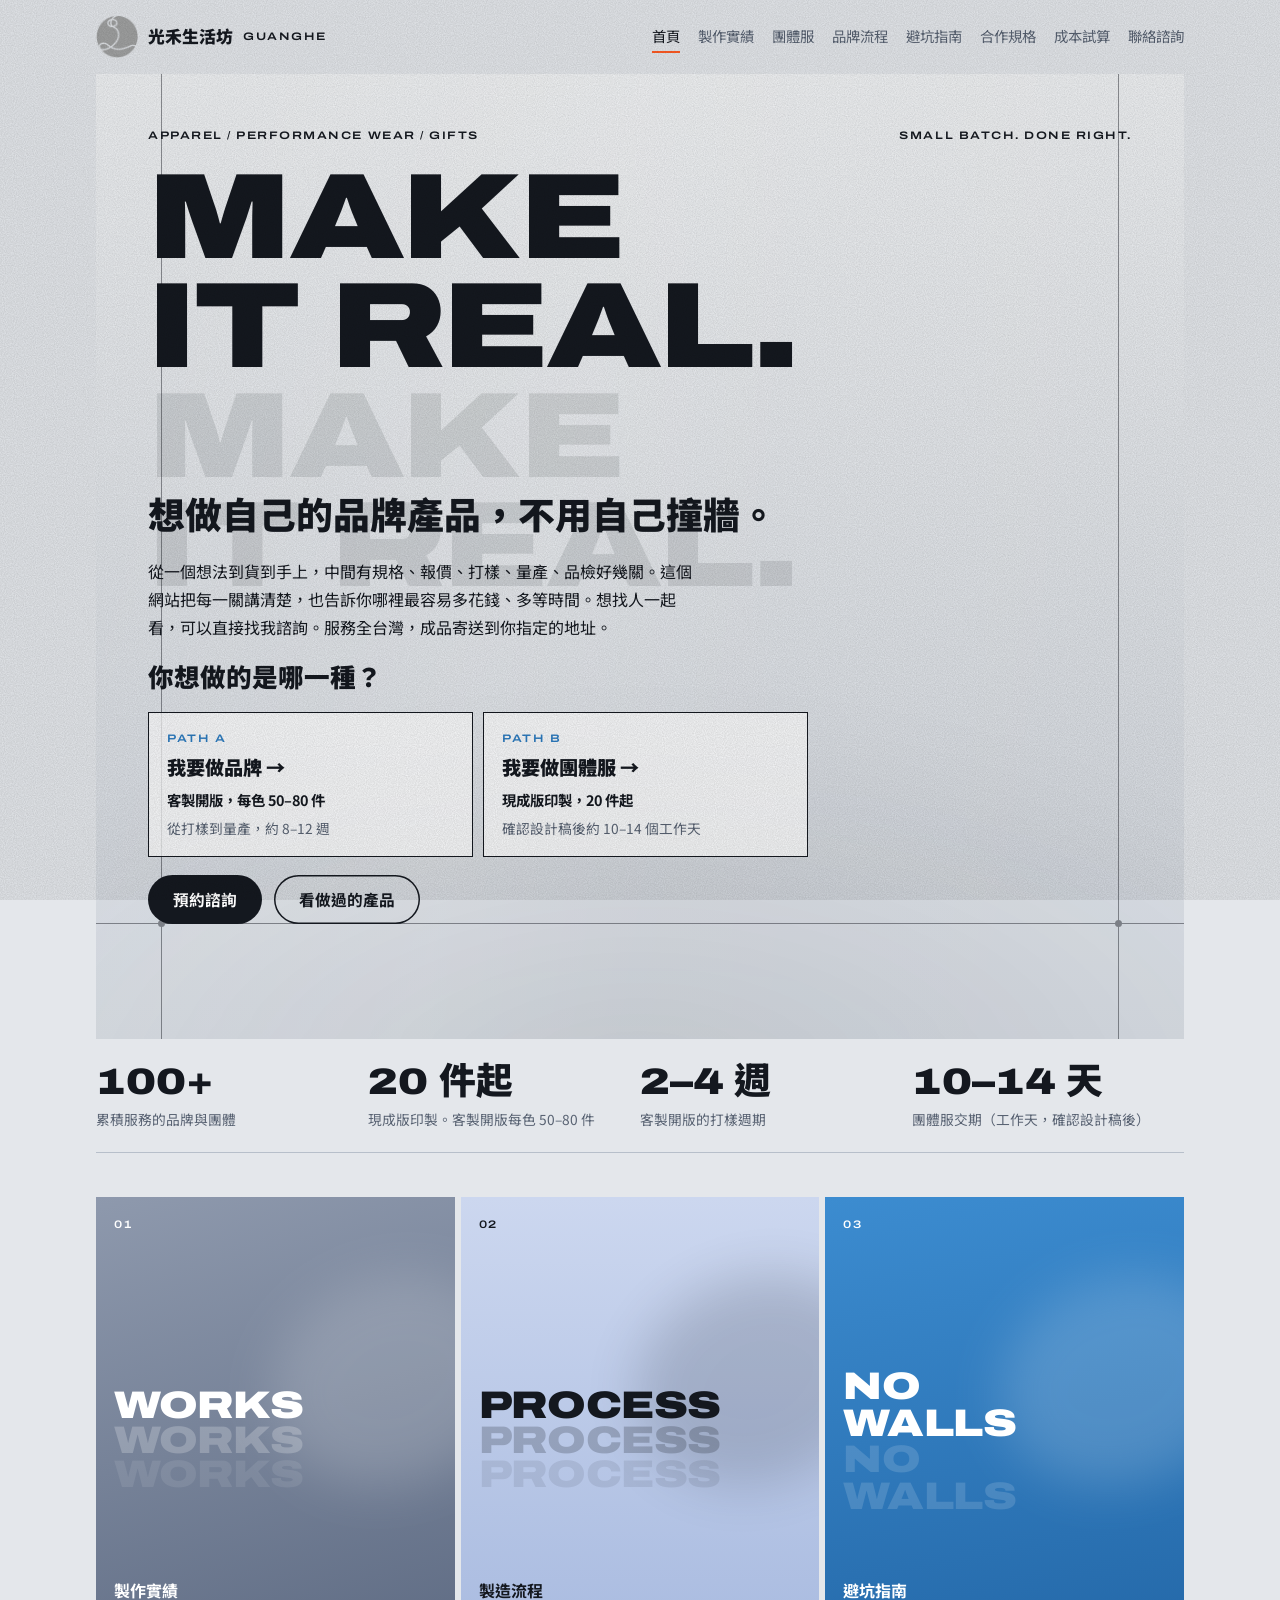
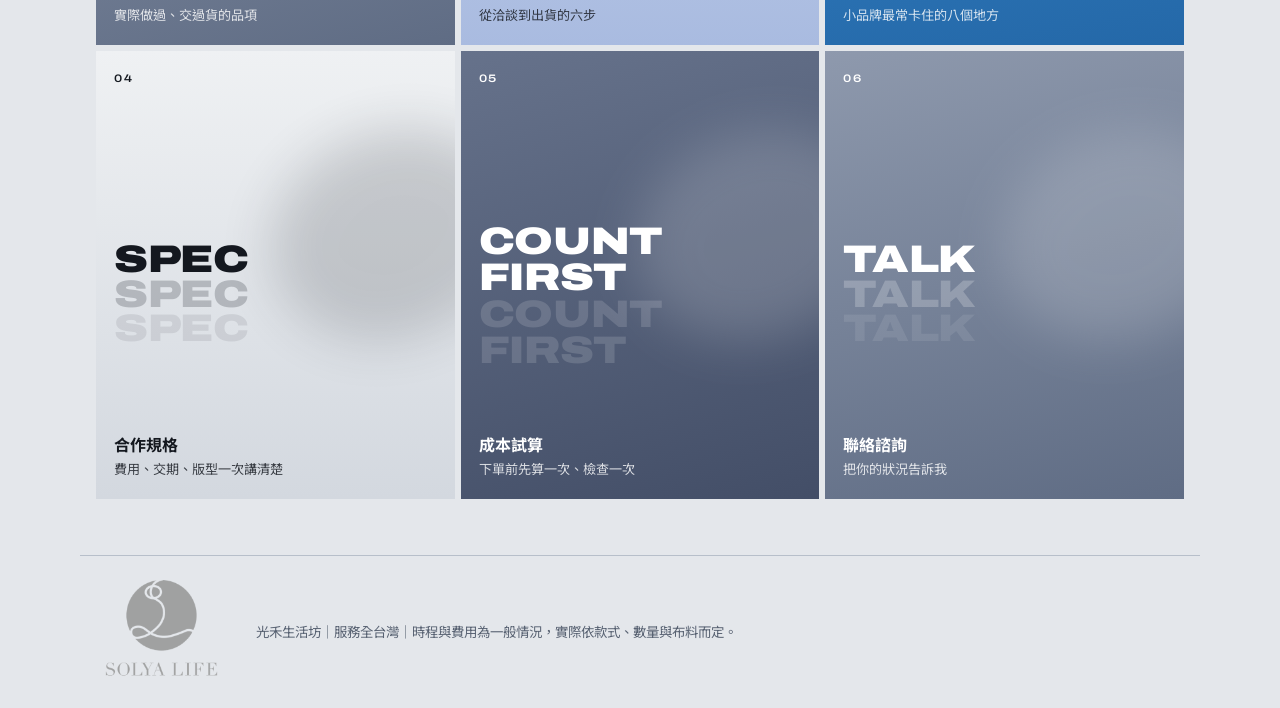
==== commit 6d86a73d: "State nationwide service area across pages and structured data Co-Authored-By: Claude Fable 5.2 <nor" ====
--- a/index.html
+++ b/index.html
@@ -4,12 +4,12 @@
 <meta charset="utf-8">
 <meta name="viewport" content="width=device-width,initial-scale=1,viewport-fit=cover">
 <title>團體服訂做 20 件起｜小量服飾代工與打樣｜光禾生活坊</title>
-<meta name="description" content="光禾生活坊提供團體服訂做與品牌服飾小量代工：現成版印製 20 件起、約 10–14 個工作天；客製開版每色 50–80 件，含打樣、量產與品檢。成衣、機能服飾、禮贈品製作，歡迎 LINE 諮詢。">
+<meta name="description" content="光禾生活坊提供團體服訂做與品牌服飾小量代工：現成版印製 20 件起、約 10–14 個工作天；客製開版每色 50–80 件，含打樣、量產與品檢。成衣、機能服飾、禮贈品製作，服務全台灣，歡迎 LINE 諮詢。">
 <link rel="canonical" href="https://a4895349-cmyk.github.io/guanghe-brand-guide/">
 <link rel="icon" type="image/png" href="./favicon.png">
 <link rel="apple-touch-icon" href="./favicon.png">
 <meta property="og:title" content="團體服訂做 20 件起｜小量服飾代工與打樣｜光禾生活坊">
-<meta property="og:description" content="光禾生活坊提供團體服訂做與品牌服飾小量代工：現成版印製 20 件起、約 10–14 個工作天；客製開版每色 50–80 件，含打樣、量產與品檢。成衣、機能服飾、禮贈品製作，歡迎 LINE 諮詢。">
+<meta property="og:description" content="光禾生活坊提供團體服訂做與品牌服飾小量代工：現成版印製 20 件起、約 10–14 個工作天；客製開版每色 50–80 件，含打樣、量產與品檢。成衣、機能服飾、禮贈品製作，服務全台灣，歡迎 LINE 諮詢。">
 <meta property="og:type" content="website">
 <meta property="og:url" content="https://a4895349-cmyk.github.io/guanghe-brand-guide/">
 <meta property="og:site_name" content="光禾生活坊">
@@ -18,7 +18,7 @@
 <meta property="og:image:width" content="1200">
 <meta property="og:image:height" content="630">
 <meta name="twitter:card" content="summary_large_image">
-<script type="application/ld+json">[{"@context": "https://schema.org", "@type": "Organization", "name": "光禾生活坊", "url": "https://a4895349-cmyk.github.io/guanghe-brand-guide/", "logo": "https://a4895349-cmyk.github.io/guanghe-brand-guide/favicon.png", "email": "guanghe2026@gmail.com", "description": "光禾生活坊提供團體服訂做與品牌服飾小量代工：現成版印製 20 件起、約 10–14 個工作天；客製開版每色 50–80 件，含打樣、量產與品檢。成衣、機能服飾、禮贈品製作，歡迎 LINE 諮詢。", "sameAs": ["https://www.instagram.com/leo_yu881110/"], "areaServed": "TW", "knowsAbout": ["團體服訂做", "服飾代工", "機能服飾", "打樣", "禮贈品製作"]}]</script>
+<script type="application/ld+json">[{"@context": "https://schema.org", "@type": "Organization", "name": "光禾生活坊", "url": "https://a4895349-cmyk.github.io/guanghe-brand-guide/", "logo": "https://a4895349-cmyk.github.io/guanghe-brand-guide/favicon.png", "email": "guanghe2026@gmail.com", "description": "光禾生活坊提供團體服訂做與品牌服飾小量代工：現成版印製 20 件起、約 10–14 個工作天；客製開版每色 50–80 件，含打樣、量產與品檢。成衣、機能服飾、禮贈品製作，服務全台灣，歡迎 LINE 諮詢。", "sameAs": ["https://www.instagram.com/leo_yu881110/"], "areaServed": {"@type": "Country", "name": "台灣"}, "knowsAbout": ["團體服訂做", "服飾代工", "機能服飾", "打樣", "禮贈品製作"]}]</script>
 <link rel="stylesheet" href="https://fonts.googleapis.com/css2?family=Archivo:wdth,wght@125,600;125,900&family=Noto+Sans+TC:wght@400;500;700;900&display=swap">
 <link rel="stylesheet" href="./style.css">
 </head>
@@ -37,7 +37,7 @@
     <div class="top-row caps"><span>Apparel / Performance wear / Gifts</span><span>Small batch. Done right.</span></div>
     <div class="mega two">Make<br>it real.</div>
     <h1 style="margin-top:clamp(40px,7vw,90px)">想做自己的品牌產品，不用自己撞牆。</h1>
-    <p class="lead">從一個想法到貨到手上，中間有規格、報價、打樣、量產、品檢好幾關。這個網站把每一關講清楚，也告訴你哪裡最容易多花錢、多等時間。想找人一起看，可以直接找我諮詢。</p>
+    <p class="lead">從一個想法到貨到手上，中間有規格、報價、打樣、量產、品檢好幾關。這個網站把每一關講清楚，也告訴你哪裡最容易多花錢、多等時間。想找人一起看，可以直接找我諮詢。服務全台灣，成品寄送到你指定的地址。</p>
     <h2>你想做的是哪一種？</h2>
     <div class="paths">
       <a class="path" href="./brand/"><span class="caps">Path A</span><strong>我要做品牌 →</strong><em>客製開版，每色 50–80 件</em><span>從打樣到量產，約 8–12 週</span></a>
@@ -63,7 +63,7 @@
   </div>
 </section>
 </main>
-<footer><div class="wrap"><img class="lockup" src="./lockup.png" alt="SOLYA LIFE" width="132" height="103"><span>光禾生活坊｜時程與費用為一般情況，實際依款式、數量與布料而定。</span></div></footer>
+<footer><div class="wrap"><img class="lockup" src="./lockup.png" alt="SOLYA LIFE" width="132" height="103"><span>光禾生活坊｜服務全台灣｜時程與費用為一般情況，實際依款式、數量與布料而定。</span></div></footer>
 <script src="./app.js"></script>
 </body>
 </html>
